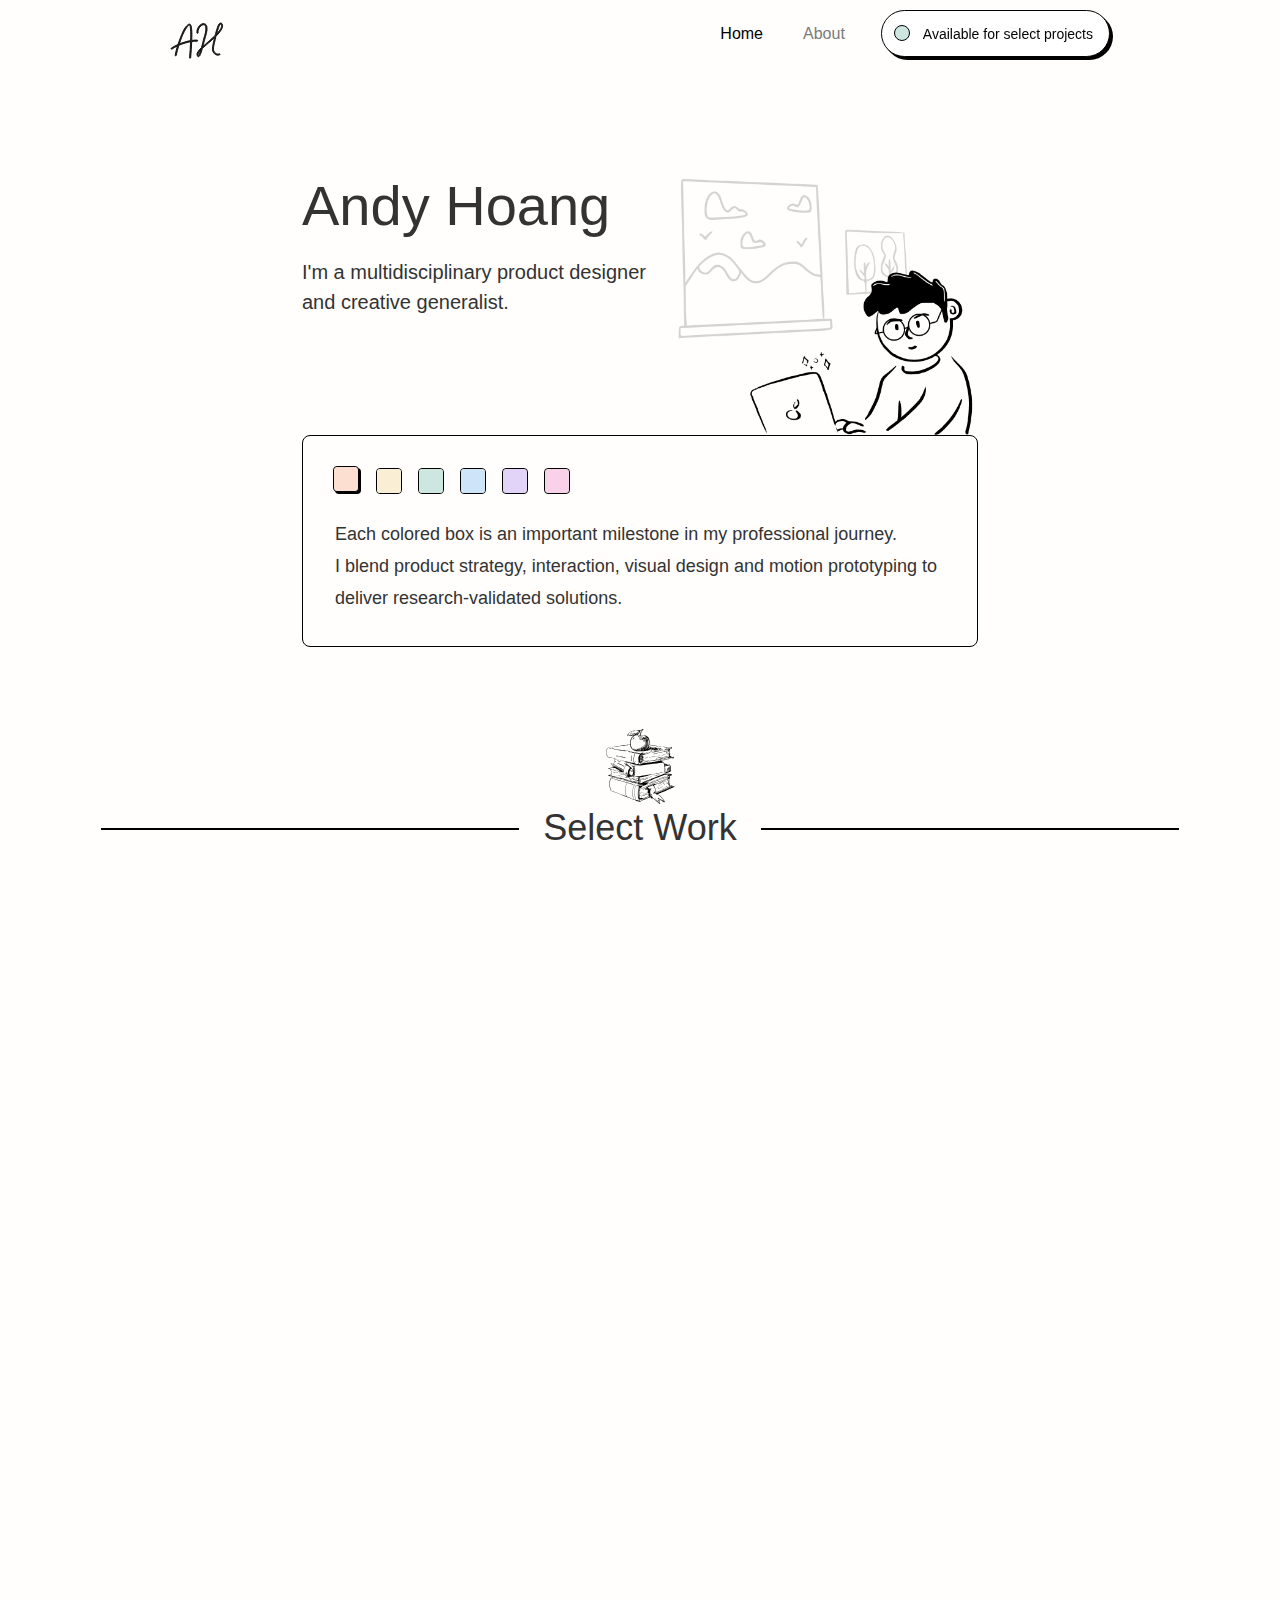
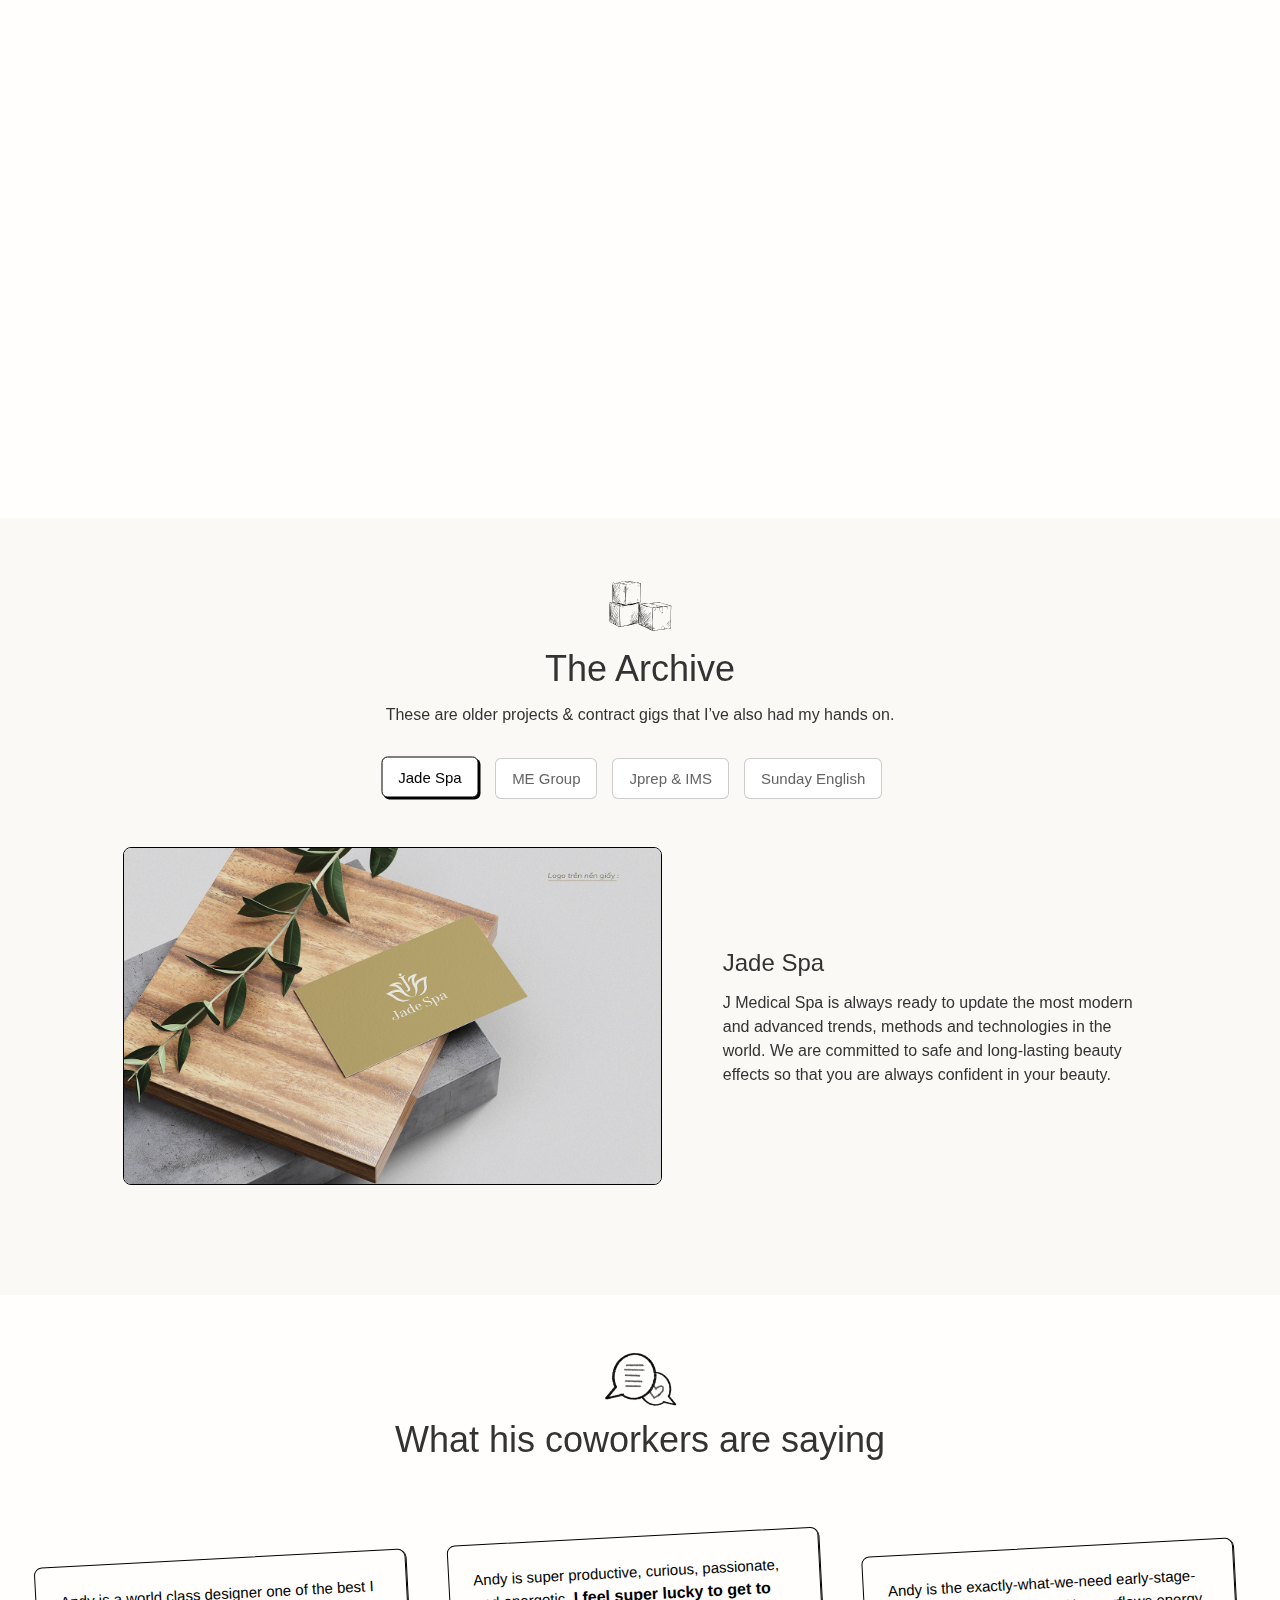
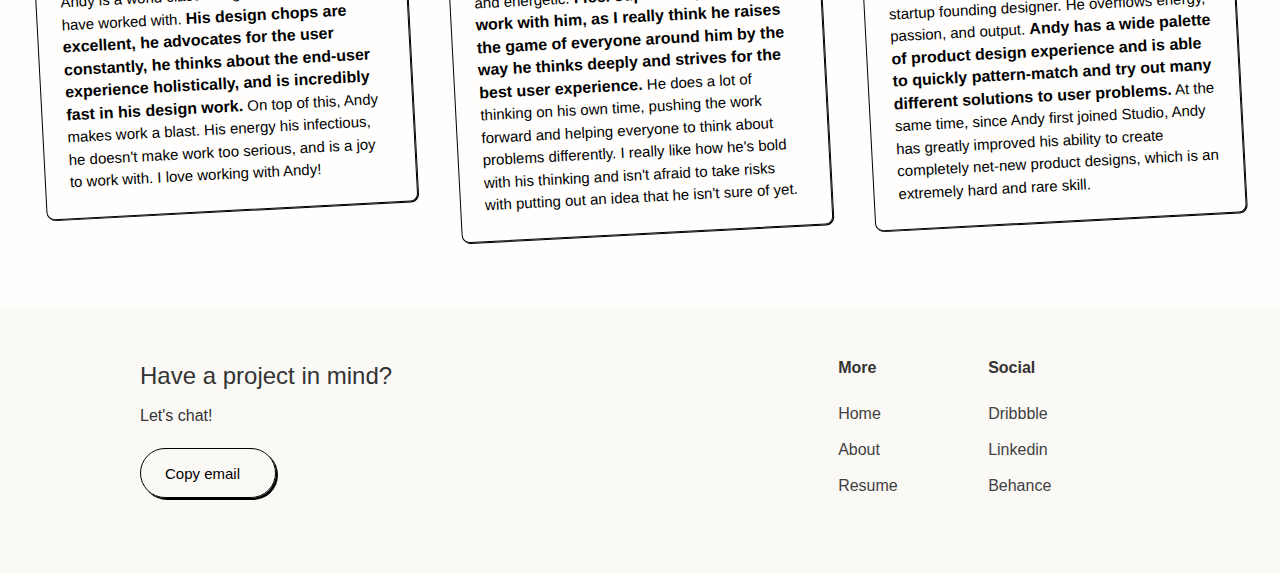
==== index.html @ 12fc25a3 "Update index.html" ====
<!DOCTYPE html>
<html>
    <head>
        <meta charset="utf-8" />
        <title>Andy Hoang's Portfolio⁤</title>
        <meta content="Andy Hoang is a multidisciplinary product designer and creative generalist living in Hanoi, Vietnam."
            name="description" />
        <meta content="./images/AndyHoang-banner.png"
            property="og:image" />
        <meta content="./images/AndyHoang-banner.png"
            property="twitter:image" />
        <meta content="width=device-width, initial-scale=1" name="viewport" />
        <link
            href="./styles.css"
            rel="stylesheet" type="text/css" />
        <script type="text/javascript">
            !(function (o, c) {
                var n = c.documentElement,
                    t = ' w-mod-';
                (n.className += t + 'js'),
                    ('ontouchstart' in o ||
                        (o.DocumentTouch && c instanceof DocumentTouch)) &&
                    (n.className += t + 'touch');
            })(window, document);
        </script>
        <style type="text/css" id="operaUserStyle">
            video {
                filter: -opera-shader(url([data-uri]));
            }

            img {
                filter: -opera-shader(url([data-uri]));
            }
        </style>
        <link href="./images/svg/logo-sm.svg"
            rel="shortcut icon" type="image/x-icon" />
        <link href="./images/logo-lg.svg"
            rel="apple-touch-icon" />
        <style>
            .sad-cursor {
                cursor: url(./images/sad_drawing_larger.png),
                    default;
            }
            .happy-cursor {
                cursor: url(./images/hearttt.png),
                    default;
            }
        </style>
        <style type="text/css"></style>
    </head>
    <body class="body-3">
        <div data-animation="default" data-collapse="tiny" data-duration="400" data-easing="ease-in-out"
            data-easing2="ease-in-out" role="banner" class="navbar w-nav">
            <div class="container w-container">
                <a href="./index.html" aria-current="page" class="w-nav-brand w--current"
                    aria-label="home"><img
                        src="./images/svg/logo.svg"
                        loading="lazy" alt="Logo" class="image" /></a>
                <nav role="navigation" class="nav-menu w-nav-menu">
                    <div class="div-block-3 w-clearfix">
                        <a href="./index.html" aria-current="page"
                            class="nav-link current w-nav-link w--current" style="max-width: 940px">Home</a><a
                            href="./about.html" class="nav-link inactive w-nav-link"
                            style="max-width: 940px">About</a><a data-clipboard-text="hoanghieu29797@gmail.com" href="#"
                            class="div-block btn-2 w-inline-block">
                            <div class="div-block-2"></div>
                            <div data-hover-text="change email" class="text-block">
                                Available for select projects
                            </div>
                            <div class="tooltip" style="
                                opacity: 0;
                                transform: translate3d(0px, -16px, 0px) scale3d(1, 1, 1)
                                rotateX(0deg) rotateY(0deg) rotateZ(0deg) skew(0deg, 0deg);
                                transform-style: preserve-3d;
                            ">
                                <div class="text-block-3">Copy Email</div>
                                <div class="div-block-4-copy"></div>
                            </div>
                        </a>
                    </div>
                </nav>
                <div class="menu-button w-nav-button" style="-webkit-user-select: text" aria-label="menu" role="button"
                    tabindex="0" aria-controls="w-nav-overlay-0" aria-haspopup="menu" aria-expanded="false">
                    <div class="text-block-2">Menu</div>
                </div>
            </div>
            <div class="w-nav-overlay" data-wf-ignore="" id="w-nav-overlay-0"></div>
        </div>
        <div class="section wf-section">
            <div class="div-block-9">
                <div class="div-block-5">
                    <div class="div-block-14">
                        <h1 class="heading">Andy Hoang</h1>
                        <h1 class="header-paragraph-copy">
                            I'm a multidisciplinary product designer and creative generalist.
                        </h1>
                    </div>
                    <img src="./images/hero-img.png"
                        loading="eager" srcset="
                        ./images/hero-img-500.png 500w,
                        ./images/hero-img-612.png 612w
            " sizes="(max-width: 479px) 90vw, (max-width: 767px) 240px, 306px" alt="Drawing of Andy at the his computer"
                        class="image-2" />
                </div>
            </div>
            <div class="div-block-7">
                <div data-current="Tab 1" data-easing="ease-in-out" data-duration-in="200" data-duration-out="100"
                    class="w-tabs">
                    <div class="tabs-menu-2 w-tab-menu" role="tablist">
                        <a data-w-tab="Tab 1" class="tab-link-tab-2-2 w-inline-block w-tab-link w--current"
                            id="w-tabs-0-data-w-tab-0" href="#w-tabs-0-data-w-pane-0" role="tab"
                            aria-controls="w-tabs-0-data-w-pane-0" aria-selected="true"><img loading="lazy"
                                src="./images/svg/orange.svg"
                                alt="Orange button" class="image-7" /></a><a data-w-tab="Tab 2"
                            class="tab-link-tab-2-2 w-inline-block w-tab-link" tabindex="-1" id="w-tabs-0-data-w-tab-1"
                            href="#w-tabs-0-data-w-pane-1" role="tab"
                            aria-controls="w-tabs-0-data-w-pane-1" aria-selected="false"><img loading="lazy"
                                src="./images/svg/yellow.svg"
                                alt="Yellow button" class="image-8" /></a><a data-w-tab="Tab 3"
                            class="tab-link-tab-2-2 w-inline-block w-tab-link" tabindex="-1" id="w-tabs-0-data-w-tab-2"
                            href="#w-tabs-0-data-w-pane-2" role="tab"
                            aria-controls="w-tabs-0-data-w-pane-2" aria-selected="false"><img loading="lazy"
                                src="./images/svg/green.svg"
                                alt="Green button" class="image-9" /></a><a data-w-tab="Tab 4"
                            class="tab-link-tab-2-2 w-inline-block w-tab-link" tabindex="-1" id="w-tabs-0-data-w-tab-3"
                            href="#w-tabs-0-data-w-pane-3" role="tab"
                            aria-controls="w-tabs-0-data-w-pane-3" aria-selected="false"><img loading="lazy"
                                src="./images/svg/blue.svg"
                                alt="Blue button" class="image-10" /></a><a data-w-tab="Tab 5"
                            class="tab-link-tab-2-2 w-inline-block w-tab-link" tabindex="-1" id="w-tabs-0-data-w-tab-4"
                            href="#w-tabs-0-data-w-pane-4" role="tab"
                            aria-controls="w-tabs-0-data-w-pane-4" aria-selected="false"><img loading="lazy"
                                src="./images/svg/purple.svg"
                                alt="Purple" class="image-11" /></a><a data-w-tab="Tab 6"
                            class="tab-link-tab-2-2 w-inline-block w-tab-link" tabindex="-1" id="w-tabs-0-data-w-tab-5"
                            href="#w-tabs-0-data-w-pane-5" role="tab"
                            aria-controls="w-tabs-0-data-w-pane-5" aria-selected="false"><img loading="lazy"
                                src="./images/svg/pink.svg"
                                alt="Pink button" class="image-12" /></a>
                    </div>
                    <div class="tabs-content-2 w-tab-content">
                        <div data-w-tab="Tab 1" class="w-tab-pane w--tab-active" id="w-tabs-0-data-w-pane-0" role="tabpanel"
                            aria-labelledby="w-tabs-0-data-w-tab-0">
                            <div class="text-block-4">
                                Each colored box is an important milestone in my professional journey.<br>
                                I blend product strategy, interaction, visual design and motion
                                prototyping to deliver research-validated solutions.
                            </div>
                        </div>
                        <div data-w-tab="Tab 2" class="w-tab-pane" id="w-tabs-0-data-w-pane-1" role="tabpanel"
                            aria-labelledby="w-tabs-0-data-w-tab-1">
                            <div class="text-block-4">
                                For every portfolio there is an untold story. I used to be terrible at drawing, I majored in natural science in high school, and I never thought I could do anything creative.
                            </div>
                        </div>
                        <div data-w-tab="Tab 3" class="w-tab-pane" id="w-tabs-0-data-w-pane-2" role="tabpanel"
                            aria-labelledby="w-tabs-0-data-w-tab-2">
                            <div class="text-block-4">
                                In fact, I wasn't planning to study design. I used to want to be an army officer and I took the entrance exam to the Military Technical Academy in 2015. And you know, I failed =))) 
                            </div>
                        </div>
                        <div data-w-tab="Tab 4" class="w-tab-pane" id="w-tabs-0-data-w-pane-3" role="tabpanel"
                            aria-labelledby="w-tabs-0-data-w-tab-3">
                            <div class="text-block-4">
                                I studied graphic design according to my mother's wish, but I only really got serious when in my sophomore year, I got a freelance project in UI/UX Design, and I thought<em class="italic-text">"Oh, I'll do it something more useful than just graphic design".</em>
                            </div>
                        </div>
                        <div data-w-tab="Tab 5" class="w-tab-pane" id="w-tabs-0-data-w-pane-4" role="tabpanel"
                            aria-labelledby="w-tabs-0-data-w-tab-4">
                            <div class="text-block-4">
                                From there on out, I spent every hour outside of the classroom learning about product design, user research and front end development. I was <em class="italic-text">obsessed.</em> That obsession has been fueling both my professional and personal pursuits, and it's turned me into the generalist I am today.
                            </div>
                        </div>
                        <div data-w-tab="Tab 6" class="w-tab-pane" id="w-tabs-0-data-w-pane-5" role="tabpanel"
                            aria-labelledby="w-tabs-0-data-w-tab-5">
                            <div class="text-block-4">
                                Below are a few highlights of my design career thus far. Ispecialize in product design, but I can take on a number of other roles related to the field of graphic design, website building... Enjoy.
                            </div>
                        </div>
                    </div>
                </div>
            </div>
        </div>
        <div class="wf-section">
            <div class="div-block-8">
                <img src="./images/book.svg"
                    loading="lazy" alt="A drawing of a stack of books, select work." class="image-3" />
                <div class="div-block-11">
                    <div class="div-block-10"></div>
                    <h1 class="heading-2">Select Work</h1>
                    <div class="div-block-10"></div>
                </div>
                <div data-w-id="95595591-6483-473b-5843-f461afe5a534" class="work-container" style="transform: translate3d(0px, 0px, 0px) scale3d(1, 1, 1) rotateX(0deg) rotateY(0deg) rotateZ(0deg) skew(0deg, 0deg); transform-style: preserve-3d; opacity: 1">
                    <div class="div-block-12">
                        <img src="./images/STH/STH1.png"
                            loading="eager" srcset="
                            ./images/STH/STH1.png   500w,
                            ./images/STH/STH1.png   800w,
                            ./images/STH/STH1.png   1080w,
                            ./images/STH/STH1.png    1164w" sizes="(max-width: 479px) 100vw, (max-width: 991px) 90vw, 538px" alt="Peer feedback" class="image-4" />
                    </div>
                    <div class="div-block-13">
                        <h3 class="heading-3">Son Thanh Holdings - Logistics projects galery</h3>
                        <div class="text-block-work">
                            A product designed to serve the purpose of digitally transforming processing steps in the Logistics industry, simplifying operations, making them faster and friendlier.
                        </div>
                        <a href="./SonThanhHolding-products.html"
                            class="case-study-button w-button">Read the case study</a>
                    </div>
                </div>

                <!-- Old projects -->
                <div class="work-container" style="
                    will-change: transform, opacity;
                    transform: translate3d(0px, 0px, 0px) scale3d(1, 1, 1) rotateX(0deg)
                        rotateY(0deg) rotateZ(0deg) skew(0deg, 0deg);
                    transform-style: preserve-3d;
                    opacity: 1;
                    ">
                    <div class="div-block-12">
                        <img src="./images/PJ1/PJ1.png"
                            loading="eager" srcset="
                            ./images/PJ1/PJ1-1.png   500w,
                            ./images/PJ1/PJ1-2.png   800w,
                            ./images/PJ1/PJ1-3.png   1080w,
                            ./images/PJ1/PJ1.png     1164w" sizes="(max-width: 479px) 100vw, (max-width: 991px) 90vw, 538px" alt="Peer feedback" class="image-4" />
                    </div>
                    <div class="div-block-13">
                        <h3 class="heading-3">Animoo pet care service - My first project</h3>
                        <div class="text-block-work">
                            In response to the increasing demand for pet care, I made this project, all information was collected from my friends - they are very animal lovers. Although it's just a personal project and hasn't been used yet, this is my favorite project.
                        </div>
                        <a href="./Animoo-Casestudy.html"
                            class="case-study-button w-button">Read the case study</a>
                    </div>
                </div>
                <div class="work-container" style="
            will-change: transform, opacity;
            transform: translate3d(0px, 0px, 0px) scale3d(1, 1, 1) rotateX(0deg)
                rotateY(0deg) rotateZ(0deg) skew(0deg, 0deg);
            transform-style: preserve-3d;
            opacity: 1;
            ">
                    <div class="div-block-12">
                        <img src="./images/PJ4/PJ4.png"
                        loading="eager" srcset="
                        ./images/PJ4/PJ4-1.png   500w,
                        ./images/PJ4/PJ4-2.png   800w,
                        ./images/PJ4/PJ4-3.png   1080w,
                        ./images/PJ4/PJ4.png     1164w" sizes="(max-width: 479px) 100vw, (max-width: 991px) 90vw, 538px" alt="Monthly plus membership" />
                    </div>
                    <div class="div-block-13">
                        <h3 class="heading-3">Hitachi Ecospace system management project</h3>
                        <div class="text-block-work">
                            I participated in editing the website interface and internal software interface of Hitachi. Most of our new modifications are approved by our customers, a small achievement that I did not expect.
                        </div>
                        <a href="https://www.figma.com/proto/howArETxjt7PmkzvCg9Igy/Ecospace---Ux%2FUi-Design?t=qT5xTnvdA7oRciZc-1"
                            class="case-study-button w-button">View Demo</a> 
                        <!-- <div class="div-block-17">
                            <div class="div-block-18">
                                <img src="./images/svg/password.svg"
                                    loading="lazy" alt="Lock icon" />
                                <div class="text-block-6">Case study coming soon</div>
                            </div>
                        </div>-->
                    </div>
                </div>
                <div class="work-container" style="
            will-change: transform, opacity;
            transform: translate3d(0px, 0px, 0px) scale3d(1, 1, 1) rotateX(0deg)
                rotateY(0deg) rotateZ(0deg) skew(0deg, 0deg);
            transform-style: preserve-3d;
            opacity: 0;
            ">
                    <div class="div-block-12">
                        <img src="./images/PJ3/PJ3.png"
                        loading="eager" srcset="
                        ./images/PJ3/PJ3-1.png   500w,
                        ./images/PJ3/PJ3-2.png   800w,
                        ./images/PJ3/PJ3-3.png   1080w,
                        ./images/PJ3/PJ3.png     1164w" sizes="(max-width: 479px) 100vw, (max-width: 930px) 90vw, (max-width: 991px) 837px, 538px"
                            alt="" />
                    </div>
                    <div class="div-block-13">
                        <h3 class="heading-3">Sonic Car Rental services</h3>
                        <div class="text-block-work">
                            This is a car-sharing project, which has been put into use by our partner Sonic automobile Co., Ltd
                        </div>
                        <a href="https://www.figma.com/proto/1QlunUIQB6MwiHMC7G8NVu/Rental-car?t=8oYFbgVnT2cFohsr-1"
                            class="case-study-button w-button">View Demo</a>
                        <!-- <div class="div-block-17">
                            <div class="div-block-18">
                                <img src="./images/svg/password.svg"
                                    loading="lazy" alt="Lock icon" />
                                <div class="text-block-6">Case study coming soon</div>
                            </div>
                        </div> -->
                    </div>
                </div>
                <div class="work-container" style="
            will-change: transform, opacity;
            transform: translate3d(0px, 0px, 0px) scale3d(1, 1, 1) rotateX(0deg)
                rotateY(0deg) rotateZ(0deg) skew(0deg, 0deg);
            transform-style: preserve-3d;
            opacity: 0;
            ">
                    <div class="div-block-12">
                        <img src="./images/PJ6/PJ6.png"
                        loading="eager" srcset="
                        ./images/PJ6/PJ6-1.png   500w,
                        ./images/PJ6/PJ6-2.png   800w,
                        ./images/PJ6/PJ6-3.png   1080w,
                        ./images/PJ6/PJ6.png     1164w" sizes="(max-width: 479px) 100vw, (max-width: 930px) 90vw, (max-width: 991px) 837px, 538px"
                            alt="monthly dot com" />
                    </div>
                    <div class="div-block-13">
                        <h3 class="heading-3">See Land real estate</h3>
                        <div class="text-block-work">
                            In this project, I have modified the interface and built a mobile app version for the product, currently the project is being completed by a team of programmers.
                        </div>
                        <a href="https://www.figma.com/proto/R4JcITrBit8NXzkgkoCxnN/TAMTHANH-WEB-(Copy)-(Copy)?page-id=179849%3A154678&node-id=179849-154679&viewport=391%2C1065%2C0.09&t=2RD8PFfBXrUaErUp-1&scaling=scale-down-width&content-scaling=fixed&starting-point-node-id=179849%3A154679&show-proto-sidebar=1"
                            class="case-study-button w-button">View Demo</a>
                        <!-- <div class="div-block-17">
                            <div class="div-block-18">
                                <img src="./images/svg/password.svg"
                                    loading="lazy" alt="Lock icon" />
                                <div class="text-block-6">Case study coming soon</div>
                            </div>
                        </div> -->
                    </div>
                </div>
                <div class="work-container" style="
            will-change: transform, opacity;
            transform: translate3d(0px, 0px, 0px) scale3d(1, 1, 1) rotateX(0deg)
                rotateY(0deg) rotateZ(0deg) skew(0deg, 0deg);
            transform-style: preserve-3d;
            opacity: 0;
            ">
                    <div class="div-block-12">
                        <img src="./images/svg/me.png"
                        loading="eager" srcset="
                        ./images/svg/me.png   500w,
                        ./images/svg/me.png   800w,
                        ./images/svg/me.png   1080w,
                        ./images/svg/me.pngg     1164w" sizes="(max-width: 479px) 100vw, (max-width: 930px) 90vw, (max-width: 991px) 837px, 538px"
                            alt="monthly dot com" />
                    </div>
                    <div class="div-block-13">
                        <h3 class="heading-3">ME Group</h3>
                        <div class="text-block-work">
                            I redesigned the interface of the software, now the product has been put into use by Cadena Vietnam.
                        </div>
                        <!-- <a href="./index.htmlmonthly-com"
                            class="case-study-button w-button">Read the case study</a> -->
                        <div class="div-block-17">
                            <div class="div-block-18">
                                <img src="./images/svg/password.svg"
                                    loading="lazy" alt="Lock icon" />
                                <div class="text-block-6">Case study coming soon</div>
                            </div>
                        </div>
                    </div>
                </div>
                <div class="work-container" style="
            will-change: transform, opacity;
            transform: translate3d(0px, 0px, 0px) scale3d(1, 1, 1) rotateX(0deg)
                rotateY(0deg) rotateZ(0deg) skew(0deg, 0deg);
            transform-style: preserve-3d;
            opacity: 0;
            ">
                    <div class="div-block-12">
                        <img src="./images/PJ8/PJ8.png"
                        loading="eager" srcset="
                        ./images/PJ8/PJ8-1.png   500w,
                        ./images/PJ8/PJ8-2.png   800w,
                        ./images/PJ8/PJ8-3.png   1080w,
                        ./images/PJ8/PJ8.png     1164w" sizes="(max-width: 479px) 100vw, (max-width: 991px) 90vw, 538px" alt="Challenges" class="image-4" />
                    </div>
                    <div class="div-block-13">
                        <h3 class="heading-3">MACROMAN</h3>
                        <div class="text-block-work">
                            The project of redesigning the MACROMAN software interface, an RPA product, helps people who do not know how to program also create their own software by dragging and dropping, importing the code available in the library.
                        </div>
                        <div class="div-block-17">
                            <div class="div-block-18">
                                <img src="./images/svg/password.svg"
                                    loading="lazy" alt="Lock icon" />
                                <div class="text-block-6">Case study coming soon</div>
                            </div>
                        </div>
                    </div>
                </div>
            </div>
        </div>
        <div class="section-3 wf-section">
            <div data-w-id="d427d4ab-4cc9-c9a8-2fec-7acce26b4b96" class="div-block-19"
                style="will-change: transform, opacity; transform: translate3d(0px, 0px, 0px) scale3d(1, 1, 1) rotateX(0deg) rotateY(0deg) rotateZ(0deg) skew(0deg, 0deg); transform-style: preserve-3d; opacity: 1;">
                <img src="./images/svg/archive.svg"
                    loading="lazy" alt="Archive illustration, a stack of boxes" class="image-6">
                <h1 class="heading-2">The Archive</h1>
                <div class="text-block-7">These are older projects &amp; contract gigs that I’ve also had my hands on.</div>
            </div>
            <div data-w-id="bbe2f19c-867a-269d-33f9-44f8f10c6c8a" data-current="Tab 1" data-easing="ease" data-duration-in="300"
                data-duration-out="100" class="tabs w-tabs"
                style="will-change: transform, opacity; transform: translate3d(0px, 0px, 0px) scale3d(1, 1, 1) rotateX(0deg) rotateY(0deg) rotateZ(0deg) skew(0deg, 0deg); transform-style: preserve-3d; opacity: 1;">
                <div class="tabs-menu w-tab-menu" role="tablist"><a data-w-tab="Tab 1"
                        class="tab-link-tab-2 w-inline-block w-tab-link w--current" id="w-tabs-1-data-w-tab-0"
                        href="#w-tabs-1-data-w-pane-0"
                        role="tab" aria-controls="w-tabs-1-data-w-pane-0" aria-selected="true">
                        <div>Jade Spa</div>
                    </a><a data-w-tab="Tab 2" class="tab-link-tab-2 w-inline-block w-tab-link" tabindex="-1"
                        id="w-tabs-1-data-w-tab-1"
                        href="#w-tabs-1-data-w-pane-1"
                        role="tab" aria-controls="w-tabs-1-data-w-pane-1" aria-selected="false">
                        <div class="text-block-9">ME Group</div>
                    </a><a data-w-tab="Tab 3" class="tab-link-tab-2 w-inline-block w-tab-link" tabindex="-1"
                        id="w-tabs-1-data-w-tab-2"
                        href="#w-tabs-1-data-w-pane-2"
                        role="tab" aria-controls="w-tabs-1-data-w-pane-2" aria-selected="false">
                        <div>Jprep & IMS</div>
                    </a><a data-w-tab="Tab 4" class="tab-link-tab-2 w-inline-block w-tab-link" tabindex="-1"
                        id="w-tabs-1-data-w-tab-3"
                        href="#w-tabs-1-data-w-pane-3"
                        role="tab" aria-controls="w-tabs-1-data-w-pane-3" aria-selected="false">
                        <div>Sunday English</div>
                    </a></div>
                <div class="tabs-content-copy w-tab-content">
                    <div data-w-tab="Tab 1" class="w-tab-pane w--tab-active" id="w-tabs-1-data-w-pane-0" role="tabpanel"
                        aria-labelledby="w-tabs-1-data-w-tab-0">
                        <div class="div-block-20">
                            <div class="archive-work-copy">
                                <div class="archive-work-image"><img
                                        srcset="./images/JadeSpaLogo/logo-JadeSpa.jpg 500w, ./images/JadeSpaLogo/logo-JadeSpa.jpg 800w, ./images/JadeSpaLogo/logo-JadeSpa.jpg 839w"
                                        sizes="(max-width: 932px) 90vw, (max-width: 991px) 839px, 50vw"
                                        src="./images/JadeSpaLogo/logo-JadeSpa.jpg"
                                        loading="eager" alt="Jade Spa Logo"></div>
                                <div class="archive-work-text">
                                    <h3 class="heading-3">Jade Spa</h3>
                                    <div class="text-block-work">J Medical Spa is always ready to update the most modern and advanced trends, methods and technologies in the world. We are committed to safe and long-lasting beauty effects so that you are always confident in your beauty.</div>
                                </div>
                            </div>
                        </div>
                    </div>
                    <div data-w-tab="Tab 2" class="w-tab-pane" id="w-tabs-1-data-w-pane-1" role="tabpanel"
                        aria-labelledby="w-tabs-1-data-w-tab-1">
                        <div class="div-block-20">
                            <div class="archive-work-copy">
                                <div class="archive-work-image"><img
                                    srcset="./images/me.png 500w, ./images/me.png 839w"
                                    sizes="(max-width: 932px) 90vw, (max-width: 991px) 839px, 50vw"
                                    src="./images/me.png"
                                    loading="eager" alt="Regal"></div>
                                <div class="archive-work-text">
                                <h3 class="heading-3">Me Group</h3>
                                <div class="text-block-work">
                                    I redesigned the interface of the software, now the product has been put into use by Cadena Vietnam.
                                    </div>
                                </div>
                            </div>
                        </div>
                    </div>
                    <div data-w-tab="Tab 3" class="w-tab-pane" id="w-tabs-1-data-w-pane-2" role="tabpanel"
                        aria-labelledby="w-tabs-1-data-w-tab-2">
                        <div class="div-block-20">
                            <div class="archive-work-copy">
                                <div class="archive-work-image"><img
                                        srcset="./images/PJ5/PJ5-1.png 500w, ./images/PJ5/PJ5-2.png 839w"
                                        sizes="(max-width: 932px) 90vw, (max-width: 991px) 839px, 50vw"
                                        src="./images/PJ5/PJ5.png"
                                        loading="eager" alt="Alliant"></div>
                                <div class="archive-work-text">
                                    <h3 class="heading-3">Jprep & IMS</h3>
                                    <div class="text-block-work">Jprep is a webstie providing management services for English test preparation schools for elementary, middle and high school students, selling Japanese English teaching materials. IMS is a timekeeping & payroll system for teachers.</div>
                                </div>
                            </div>
                        </div>
                    </div>
                    <div data-w-tab="Tab 4" class="w-tab-pane" id="w-tabs-1-data-w-pane-3" role="tabpanel"
                        aria-labelledby="w-tabs-1-data-w-tab-3">
                        <div class="div-block-20">
                            <div class="archive-work-copy">
                                <div class="archive-work-image"><img
                                    srcset="./images/PJ2/PJ2-1.png 500w, ./images/PJ2/PJ2-2.png 839w"
                                    sizes="(max-width: 932px) 90vw, (max-width: 991px) 839px, 50vw"
                                    src="./images/PJ2/PJ2.png"
                                    loading="eager" alt="Stream"></div>
                                <div class="archive-work-text">
                                    <h3 class="heading-3">Sunday English</h3>
                                    <div class="text-block-work">Sunday English - learning mobile application that offers outstanding features combined with technologies to help solve the difficulties of students, parents and teachers. Teachers are fully supported in the process of teaching at school, teaching has never been so easy. Parents through Sunday English can also accompany their children's English learning and easily manage and receive learning reports.</div>
                                </div>
                            </div>
                        </div>
                    </div>
                </div>
            </div>
        </div>
        <div>
            <div data-w-id="042019da-9616-70c9-65e4-399d6712376a" class="div-block-19" style="will-change: transform, opacity; transform: translate3d(0px, 0px, 0px) scale3d(1, 1, 1) rotateX(0deg) rotateY(0deg) rotateZ(0deg) skew(0deg, 0deg); transform-style: preserve-3d; opacity: 1;">
                <img src="./images/svg/feedback_illo.png" loading="lazy" alt="Illustration of two chat bubbles" class="image-6">
                <h1 class="heading-2">What his coworkers are saying</h1>
            </div>
            <div class="div-block-41-copy">
                <div class="case-study-feedback-research happy-cursor">
                    <div class="case-study-feedback-research-body">
                        Andy is a world class designer one of the best I have worked with.
                        <span class="text-span-2">
                            His design chops are excellent, he advocates for the user
                            constantly, he thinks about the end-user experience holistically,
                            and is incredibly fast in his design work.</span>
                            On top of this, Andy makes work a blast. His energy his infectious,
                            he doesn't make work too serious, and is a joy to work with. I love
                            working with Andy!
                    </div>
                </div>
                <div class="case-study-feedback-research happy-cursor">
                    <div class="case-study-feedback-research-body">
                        Andy is super productive, curious, passionate, and energetic.
                        <span class="text-span">I feel super lucky to get to work with him, as I really think he
                            raises the game of everyone around him by the way he thinks deeply
                            and strives for the best user experience.</span>
                            He does a lot of thinking on his own time, pushing the work forward
                            and helping everyone to think about problems differently. I really
                            like how he's bold with his thinking and isn't afraid to take risks
                            with putting out an idea that he isn't sure of yet.
                    </div>
                </div>
                <div class="case-study-feedback-research happy-cursor">
                    <div class="case-study-feedback-research-body">
                        Andy is the exactly-what-we-need early-stage-startup founding
                        designer. He overflows energy, passion, and output.
                        <span class="text-span-3">
                            Andy has a wide palette of product design experience and is able
                            to quickly pattern-match and try out many different solutions to
                            user problems.</span>
                        At the same time, since Andy first joined Studio, Andy has greatly
                        improved his ability to create completely net-new product designs,
                        which is an extremely hard and rare skill.
                    </div>
                </div>
            </div>
        </div>
        <div class="footer-copy wf-section">
            <div class="div-block-21-copy">
                <div class="div-block-22">
                    <h3 class="heading-3">Have a project in mind?</h3>
                    <div class="text-block-work">Let's chat!</div>
                    <a data-clipboard-text="hoanghieu29797@gmail.com" href="#" class="btn w-inline-block"><img
                            src="./images/svg/copy_24px.svg"
                            loading="lazy" alt="Copy email icon" />
                        <div class="text-block-8">Copy email</div>
                    </a>
                </div>
                <div class="div-block-24">
                    <div class="div-block-25">
                        <div class="footer-text-header">More</div>
                        <div class="footer-link-container">
                            <a href="./index.html" aria-current="page"
                                class="footer-link w--current">Home</a><a
                                href="./about.html" class="footer-link">About</a><a
                                href="https://drive.google.com/file/d/1vLgnp8ViKFjAlQdbNJBEASW5zWCVxyCK/view?usp=sharing" target="_blank"
                                class="footer-link">Resume</a>
                        </div>
                    </div>
                    <div class="div-block-25">
                        <div class="footer-text-header">Social</div>
                        <div class="footer-link-container">
                            <a href="https://dribbble.com/Junn_Andy" target="_blank"
                                class="footer-link">Dribbble</a>
                            <a href="https://www.linkedin.com/in/AndyHoangDs"
                                target="_blank" class="footer-link">Linkedin</a>
                            <a href="https://www.behance.net/hoanghieu297"
                                target="_blank"
                                class="footer-link"
                                >Behance</a>
                        </div>
                    </div>
                </div>
            </div>
            <div class="div-block-47">
                <img src="./images/mushrooms.png"
                    loading="lazy" alt="Little mushrooms" class="image-19" />
            </div>
        </div>
        <script src="./scripts/jquery-3.5.1.min.dc5e7f18c8.js" type="text/javascript" integrity="" crossorigin="anonymous"></script>
        <script src="./scripts/webflow.5efab5947.js" type="text/javascript"></script>
        <!--[if lte IE 9
        ]><script src="//cdnjs.cloudflare.com/ajax/libs/placeholders/3.0.2/placeholders.min.js"></script><!
    [endif]-->
        <!-- Copy to Clipboard  -->
        <script>
            var Webflow = Webflow || [];
            Webflow.push(function () {
                $.getScript(
                    'https://cdnjs.cloudflare.com/ajax/libs/clipboard.js/1.7.1/clipboard.min.js',
                    function () {
                        new Clipboard('.btn');
                        new Clipboard('.btn-2');
                    }
                );
            });
        </script>
    </body>
</html>
---- styles.css ----
/* Generated on: Sun Nov 06 2022 20:21:51 GMT+0000 (Coordinated Universal Time) */
/* ==========================================================================
   normalize.css v3.0.3 | MIT License | github.com/necolas/normalize.css 
   ========================================================================== */
/*! normalize.css v3.0.3 | MIT License | github.com/necolas/normalize.css */html{font-family:sans-serif;-ms-text-size-adjust:100%;-webkit-text-size-adjust:100%}body{margin:0}article,aside,details,figcaption,figure,footer,header,hgroup,main,menu,nav,section,summary{display:block}audio,canvas,progress,video{display:inline-block;vertical-align:baseline}audio:not([controls]){display:none;height:0}[hidden],template{display:none}a{background-color:transparent}a:active,a:hover{outline:0}abbr[title]{border-bottom:1px dotted}b,strong{font-weight:bold}dfn{font-style:italic}h1{font-size:2em;margin:.67em 0}mark{background:#ff0;color:#000}small{font-size:80%}sub,sup{font-size:75%;line-height:0;position:relative;vertical-align:baseline}sup{top:-0.5em}sub{bottom:-0.25em}img{border:0}svg:not(:root){overflow:hidden}figure{margin:1em 40px}hr{box-sizing:content-box;height:0}pre{overflow:auto}code,kbd,pre,samp{font-family:monospace, monospace;font-size:1em}button,input,optgroup,select,textarea{color:inherit;font:inherit;margin:0}button{overflow:visible}button,select{text-transform:none}button,html input[type="button"],input[type="reset"]{-webkit-appearance:button;cursor:pointer}button[disabled],html input[disabled]{cursor:default}button::-moz-focus-inner,input::-moz-focus-inner{border:0;padding:0}input{line-height:normal}input[type='checkbox'],input[type='radio']{box-sizing:border-box;padding:0}input[type='number']::-webkit-inner-spin-button,input[type='number']::-webkit-outer-spin-button{height:auto}input[type='search']{-webkit-appearance:none}input[type='search']::-webkit-search-cancel-button,input[type='search']::-webkit-search-decoration{-webkit-appearance:none}fieldset{border:1px solid #c0c0c0;margin:0 2px;padding:.35em .625em .75em}legend{border:0;padding:0}textarea{overflow:auto}optgroup{font-weight:bold}table{border-collapse:collapse;border-spacing:0}td,th{padding:0}

/* ==========================================================================
   Start of base Webflow CSS - If you're looking for some ultra-clean CSS, skip the boilerplate and see the unminified code below.
   ========================================================================== */
   @font-face{font-family:'webflow-icons';src:url("[data-uri]") format('truetype');font-weight:normal;font-style:normal}[class^="w-icon-"],[class*=" w-icon-"]{font-family:'webflow-icons' !important;speak:none;font-style:normal;font-weight:normal;font-variant:normal;text-transform:none;line-height:1;-webkit-font-smoothing:antialiased;-moz-osx-font-smoothing:grayscale}.w-icon-slider-right:before{content:"\e600"}.w-icon-slider-left:before{content:"\e601"}.w-icon-nav-menu:before{content:"\e602"}.w-icon-arrow-down:before,.w-icon-dropdown-toggle:before{content:"\e603"}.w-icon-file-upload-remove:before{content:"\e900"}.w-icon-file-upload-icon:before{content:"\e903"}*{-webkit-box-sizing:border-box;-moz-box-sizing:border-box;box-sizing:border-box}html{height:100%}body{margin:0;min-height:100%;background-color:#fff;font-family:Arial,sans-serif;font-size:14px;line-height:20px;color:#333}img{max-width:100%;vertical-align:middle;display:inline-block}html.w-mod-touch *{background-attachment:scroll !important}.w-block{display:block}.w-inline-block{max-width:100%;display:inline-block}.w-clearfix:before,.w-clearfix:after{content:" ";display:table;grid-column-start:1;grid-row-start:1;grid-column-end:2;grid-row-end:2}.w-clearfix:after{clear:both}.w-hidden{display:none}.w-button{display:inline-block;padding:9px 15px;background-color:#3898EC;color:white;border:0;line-height:inherit;text-decoration:none;cursor:pointer;border-radius:0}input.w-button{-webkit-appearance:button}html[data-w-dynpage] [data-w-cloak]{color:transparent !important}.w-webflow-badge,.w-webflow-badge *{position:static;left:auto;top:auto;right:auto;bottom:auto;z-index:auto;display:block;visibility:visible;overflow:visible;overflow-x:visible;overflow-y:visible;box-sizing:border-box;width:auto;height:auto;max-height:none;max-width:none;min-height:0;min-width:0;margin:0;padding:0;float:none;clear:none;border:0 none transparent;border-radius:0;background:none;background-image:none;background-position:0% 0%;background-size:auto auto;background-repeat:repeat;background-origin:padding-box;background-clip:border-box;background-attachment:scroll;background-color:transparent;box-shadow:none;opacity:1;transform:none;transition:none;direction:ltr;font-family:inherit;font-weight:inherit;color:inherit;font-size:inherit;line-height:inherit;font-style:inherit;font-variant:inherit;text-align:inherit;letter-spacing:inherit;text-decoration:inherit;text-indent:0;text-transform:inherit;list-style-type:disc;text-shadow:none;font-smoothing:auto;vertical-align:baseline;cursor:inherit;white-space:inherit;word-break:normal;word-spacing:normal;word-wrap:normal}.w-webflow-badge{position:fixed !important;display:inline-block !important;visibility:visible !important;z-index:2147483647 !important;top:auto !important;right:12px !important;bottom:12px !important;left:auto !important;color:#AAADB0 !important;background-color:#fff !important;border-radius:3px !important;padding:6px 8px 6px 6px !important;font-size:12px !important;opacity:1 !important;line-height:14px !important;text-decoration:none !important;transform:none !important;margin:0 !important;width:auto !important;height:auto !important;overflow:visible !important;white-space:nowrap;box-shadow:0 0 0 1px rgba(0,0,0,0.1),0 1px 3px rgba(0,0,0,0.1);cursor:pointer}.w-webflow-badge>img{display:inline-block !important;visibility:visible !important;opacity:1 !important;vertical-align:middle !important}h1,h2,h3,h4,h5,h6{font-weight:bold;margin-bottom:10px}h1{font-size:38px;line-height:44px;margin-top:20px}h2{font-size:32px;line-height:36px;margin-top:20px}h3{font-size:24px;line-height:30px;margin-top:20px}h4{font-size:18px;line-height:24px;margin-top:10px}h5{font-size:14px;line-height:20px;margin-top:10px}h6{font-size:12px;line-height:18px;margin-top:10px}p{margin-top:0;margin-bottom:10px}blockquote{margin:0 0 10px 0;padding:10px 20px;border-left:5px solid #E2E2E2;font-size:18px;line-height:22px}figure{margin:0;margin-bottom:10px}figcaption{margin-top:5px;text-align:center}ul,ol{margin-top:0px;margin-bottom:10px;padding-left:40px}.w-list-unstyled{padding-left:0;list-style:none}.w-embed:before,.w-embed:after{content:" ";display:table;grid-column-start:1;grid-row-start:1;grid-column-end:2;grid-row-end:2}.w-embed:after{clear:both}.w-video{width:100%;position:relative;padding:0}.w-video iframe,.w-video object,.w-video embed{position:absolute;top:0;left:0;width:100%;height:100%;border:none}fieldset{padding:0;margin:0;border:0}button,[type='button'],[type='reset']{border:0;cursor:pointer;-webkit-appearance:button}.w-form{margin:0 0 15px}.w-form-done{display:none;padding:20px;text-align:center;background-color:#dddddd}.w-form-fail{display:none;margin-top:10px;padding:10px;background-color:#ffdede}label{display:block;margin-bottom:5px;font-weight:bold}.w-input,.w-select{display:block;width:100%;height:38px;padding:8px 12px;margin-bottom:10px;font-size:14px;line-height:1.42857143;color:#333333;vertical-align:middle;background-color:#ffffff;border:1px solid #cccccc}.w-input:-moz-placeholder,.w-select:-moz-placeholder{color:#999}.w-input::-moz-placeholder,.w-select::-moz-placeholder{color:#999;opacity:1}.w-input:-ms-input-placeholder,.w-select:-ms-input-placeholder{color:#999}.w-input::-webkit-input-placeholder,.w-select::-webkit-input-placeholder{color:#999}.w-input:focus,.w-select:focus{border-color:#3898EC;outline:0}.w-input[disabled],.w-select[disabled],.w-input[readonly],.w-select[readonly],fieldset[disabled] .w-input,fieldset[disabled] .w-select{cursor:not-allowed}.w-input[disabled]:not(.w-input-disabled),.w-select[disabled]:not(.w-input-disabled),.w-input[readonly],.w-select[readonly],fieldset[disabled]:not(.w-input-disabled) .w-input,fieldset[disabled]:not(.w-input-disabled) .w-select{background-color:#eeeeee}textarea.w-input,textarea.w-select{height:auto}.w-select{background-color:#f3f3f3}.w-select[multiple]{height:auto}.w-form-label{display:inline-block;cursor:pointer;font-weight:normal;margin-bottom:0px}.w-radio{display:block;margin-bottom:5px;padding-left:20px}.w-radio:before,.w-radio:after{content:" ";display:table;grid-column-start:1;grid-row-start:1;grid-column-end:2;grid-row-end:2}.w-radio:after{clear:both}.w-radio-input{margin:4px 0 0;margin-top:1px \9;line-height:normal;float:left;margin-left:-20px}.w-radio-input{margin-top:3px}.w-file-upload{display:block;margin-bottom:10px}.w-file-upload-input{width:.1px;height:.1px;opacity:0;overflow:hidden;position:absolute;z-index:-100}.w-file-upload-default,.w-file-upload-uploading,.w-file-upload-success{display:inline-block;color:#333333}.w-file-upload-error{display:block;margin-top:10px}.w-file-upload-default.w-hidden,.w-file-upload-uploading.w-hidden,.w-file-upload-error.w-hidden,.w-file-upload-success.w-hidden{display:none}.w-file-upload-uploading-btn{display:flex;font-size:14px;font-weight:normal;cursor:pointer;margin:0;padding:8px 12px;border:1px solid #cccccc;background-color:#fafafa}.w-file-upload-file{display:flex;flex-grow:1;justify-content:space-between;margin:0;padding:8px 9px 8px 11px;border:1px solid #cccccc;background-color:#fafafa}.w-file-upload-file-name{font-size:14px;font-weight:normal;display:block}.w-file-remove-link{margin-top:3px;margin-left:10px;width:auto;height:auto;padding:3px;display:block;cursor:pointer}.w-icon-file-upload-remove{margin:auto;font-size:10px}.w-file-upload-error-msg{display:inline-block;color:#ea384c;padding:2px 0}.w-file-upload-info{display:inline-block;line-height:38px;padding:0 12px}.w-file-upload-label{display:inline-block;font-size:14px;font-weight:normal;cursor:pointer;margin:0;padding:8px 12px;border:1px solid #cccccc;background-color:#fafafa}.w-icon-file-upload-icon,.w-icon-file-upload-uploading{display:inline-block;margin-right:8px;width:20px}.w-icon-file-upload-uploading{height:20px}.w-container{margin-left:auto;margin-right:auto;max-width:940px}.w-container:before,.w-container:after{content:" ";display:table;grid-column-start:1;grid-row-start:1;grid-column-end:2;grid-row-end:2}.w-container:after{clear:both}.w-container .w-row{margin-left:-10px;margin-right:-10px}.w-row:before,.w-row:after{content:" ";display:table;grid-column-start:1;grid-row-start:1;grid-column-end:2;grid-row-end:2}.w-row:after{clear:both}.w-row .w-row{margin-left:0;margin-right:0}.w-col{position:relative;float:left;width:100%;min-height:1px;padding-left:10px;padding-right:10px}.w-col .w-col{padding-left:0;padding-right:0}.w-col-1{width:8.33333333%}.w-col-2{width:16.66666667%}.w-col-3{width:25%}.w-col-4{width:33.33333333%}.w-col-5{width:41.66666667%}.w-col-6{width:50%}.w-col-7{width:58.33333333%}.w-col-8{width:66.66666667%}.w-col-9{width:75%}.w-col-10{width:83.33333333%}.w-col-11{width:91.66666667%}.w-col-12{width:100%}.w-hidden-main{display:none !important}@media screen and (max-width:991px){.w-container{max-width:728px}.w-hidden-main{display:inherit !important}.w-hidden-medium{display:none !important}.w-col-medium-1{width:8.33333333%}.w-col-medium-2{width:16.66666667%}.w-col-medium-3{width:25%}.w-col-medium-4{width:33.33333333%}.w-col-medium-5{width:41.66666667%}.w-col-medium-6{width:50%}.w-col-medium-7{width:58.33333333%}.w-col-medium-8{width:66.66666667%}.w-col-medium-9{width:75%}.w-col-medium-10{width:83.33333333%}.w-col-medium-11{width:91.66666667%}.w-col-medium-12{width:100%}.w-col-stack{width:100%;left:auto;right:auto}}@media screen and (max-width:767px){.w-hidden-main{display:inherit !important}.w-hidden-medium{display:inherit !important}.w-hidden-small{display:none !important}.w-row,.w-container .w-row{margin-left:0;margin-right:0}.w-col{width:100%;left:auto;right:auto}.w-col-small-1{width:8.33333333%}.w-col-small-2{width:16.66666667%}.w-col-small-3{width:25%}.w-col-small-4{width:33.33333333%}.w-col-small-5{width:41.66666667%}.w-col-small-6{width:50%}.w-col-small-7{width:58.33333333%}.w-col-small-8{width:66.66666667%}.w-col-small-9{width:75%}.w-col-small-10{width:83.33333333%}.w-col-small-11{width:91.66666667%}.w-col-small-12{width:100%}}@media screen and (max-width:479px){.w-container{max-width:none}.w-hidden-main{display:inherit !important}.w-hidden-medium{display:inherit !important}.w-hidden-small{display:inherit !important}.w-hidden-tiny{display:none !important}.w-col{width:100%}.w-col-tiny-1{width:8.33333333%}.w-col-tiny-2{width:16.66666667%}.w-col-tiny-3{width:25%}.w-col-tiny-4{width:33.33333333%}.w-col-tiny-5{width:41.66666667%}.w-col-tiny-6{width:50%}.w-col-tiny-7{width:58.33333333%}.w-col-tiny-8{width:66.66666667%}.w-col-tiny-9{width:75%}.w-col-tiny-10{width:83.33333333%}.w-col-tiny-11{width:91.66666667%}.w-col-tiny-12{width:100%}}.w-widget{position:relative}.w-widget-map{width:100%;height:400px}.w-widget-map label{width:auto;display:inline}.w-widget-map img{max-width:inherit}.w-widget-map .gm-style-iw{text-align:center}.w-widget-map .gm-style-iw>button{display:none !important}.w-widget-twitter{overflow:hidden}.w-widget-twitter-count-shim{display:inline-block;vertical-align:top;position:relative;width:28px;height:20px;text-align:center;background:white;border:#758696 solid 1px;border-radius:3px}.w-widget-twitter-count-shim *{pointer-events:none;-webkit-user-select:none;-moz-user-select:none;-ms-user-select:none;user-select:none}.w-widget-twitter-count-shim .w-widget-twitter-count-inner{position:relative;font-size:15px;line-height:12px;text-align:center;color:#999;font-family:serif}.w-widget-twitter-count-shim .w-widget-twitter-count-clear{position:relative;display:block}.w-widget-twitter-count-shim.w--large{width:36px;height:28px}.w-widget-twitter-count-shim.w--large .w-widget-twitter-count-inner{font-size:18px;line-height:18px}.w-widget-twitter-count-shim:not(.w--vertical){margin-left:5px;margin-right:8px}.w-widget-twitter-count-shim:not(.w--vertical).w--large{margin-left:6px}.w-widget-twitter-count-shim:not(.w--vertical):before,.w-widget-twitter-count-shim:not(.w--vertical):after{top:50%;left:0;border:solid transparent;content:' ';height:0;width:0;position:absolute;pointer-events:none}.w-widget-twitter-count-shim:not(.w--vertical):before{border-color:rgba(117,134,150,0);border-right-color:#5d6c7b;border-width:4px;margin-left:-9px;margin-top:-4px}.w-widget-twitter-count-shim:not(.w--vertical).w--large:before{border-width:5px;margin-left:-10px;margin-top:-5px}.w-widget-twitter-count-shim:not(.w--vertical):after{border-color:rgba(255,255,255,0);border-right-color:white;border-width:4px;margin-left:-8px;margin-top:-4px}.w-widget-twitter-count-shim:not(.w--vertical).w--large:after{border-width:5px;margin-left:-9px;margin-top:-5px}.w-widget-twitter-count-shim.w--vertical{width:61px;height:33px;margin-bottom:8px}.w-widget-twitter-count-shim.w--vertical:before,.w-widget-twitter-count-shim.w--vertical:after{top:100%;left:50%;border:solid transparent;content:' ';height:0;width:0;position:absolute;pointer-events:none}.w-widget-twitter-count-shim.w--vertical:before{border-color:rgba(117,134,150,0);border-top-color:#5d6c7b;border-width:5px;margin-left:-5px}.w-widget-twitter-count-shim.w--vertical:after{border-color:rgba(255,255,255,0);border-top-color:white;border-width:4px;margin-left:-4px}.w-widget-twitter-count-shim.w--vertical .w-widget-twitter-count-inner{font-size:18px;line-height:22px}.w-widget-twitter-count-shim.w--vertical.w--large{width:76px}.w-background-video{position:relative;overflow:hidden;height:500px;color:white}.w-background-video>video{background-size:cover;background-position:50% 50%;position:absolute;margin:auto;width:100%;height:100%;right:-100%;bottom:-100%;top:-100%;left:-100%;object-fit:cover;z-index:-100}.w-background-video>video::-webkit-media-controls-start-playback-button{display:none !important;-webkit-appearance:none}.w-background-video--control{position:absolute;bottom:1em;right:1em;background-color:transparent;padding:0}.w-background-video--control>[hidden]{display:none !important}.w-slider{position:relative;height:300px;text-align:center;background:#dddddd;clear:both;-webkit-tap-highlight-color:rgba(0,0,0,0);tap-highlight-color:rgba(0,0,0,0)}.w-slider-mask{position:relative;display:block;overflow:hidden;z-index:1;left:0;right:0;height:100%;white-space:nowrap}.w-slide{position:relative;display:inline-block;vertical-align:top;width:100%;height:100%;white-space:normal;text-align:left}.w-slider-nav{position:absolute;z-index:2;top:auto;right:0;bottom:0;left:0;margin:auto;padding-top:10px;height:40px;text-align:center;-webkit-tap-highlight-color:rgba(0,0,0,0);tap-highlight-color:rgba(0,0,0,0)}.w-slider-nav.w-round>div{border-radius:100%}.w-slider-nav.w-num>div{width:auto;height:auto;padding:.2em .5em;font-size:inherit;line-height:inherit}.w-slider-nav.w-shadow>div{box-shadow:0 0 3px rgba(51,51,51,0.4)}.w-slider-nav-invert{color:#fff}.w-slider-nav-invert>div{background-color:rgba(34,34,34,0.4)}.w-slider-nav-invert>div.w-active{background-color:#222}.w-slider-dot{position:relative;display:inline-block;width:1em;height:1em;background-color:rgba(255,255,255,0.4);cursor:pointer;margin:0 3px .5em;transition:background-color 100ms,color 100ms}.w-slider-dot.w-active{background-color:#fff}.w-slider-dot:focus{outline:none;box-shadow:0 0 0 2px #fff}.w-slider-dot:focus.w-active{box-shadow:none}.w-slider-arrow-left,.w-slider-arrow-right{position:absolute;width:80px;top:0;right:0;bottom:0;left:0;margin:auto;cursor:pointer;overflow:hidden;color:white;font-size:40px;-webkit-tap-highlight-color:rgba(0,0,0,0);tap-highlight-color:rgba(0,0,0,0);-webkit-user-select:none;-moz-user-select:none;-ms-user-select:none;user-select:none}.w-slider-arrow-left [class^='w-icon-'],.w-slider-arrow-right [class^='w-icon-'],.w-slider-arrow-left [class*=' w-icon-'],.w-slider-arrow-right [class*=' w-icon-']{position:absolute}.w-slider-arrow-left:focus,.w-slider-arrow-right:focus{outline:0}.w-slider-arrow-left{z-index:3;right:auto}.w-slider-arrow-right{z-index:4;left:auto}.w-icon-slider-left,.w-icon-slider-right{top:0;right:0;bottom:0;left:0;margin:auto;width:1em;height:1em}.w-slider-aria-label{border:0;clip:rect(0 0 0 0);height:1px;margin:-1px;overflow:hidden;padding:0;position:absolute;width:1px}.w-slider-force-show{display:block !important}.w-dropdown{display:inline-block;position:relative;text-align:left;margin-left:auto;margin-right:auto;z-index:900}.w-dropdown-btn,.w-dropdown-toggle,.w-dropdown-link{position:relative;vertical-align:top;text-decoration:none;color:#222222;padding:20px;text-align:left;margin-left:auto;margin-right:auto;white-space:nowrap}.w-dropdown-toggle{-webkit-user-select:none;-moz-user-select:none;-ms-user-select:none;user-select:none;display:inline-block;cursor:pointer;padding-right:40px}.w-dropdown-toggle:focus{outline:0}.w-icon-dropdown-toggle{position:absolute;top:0;right:0;bottom:0;margin:auto;margin-right:20px;width:1em;height:1em}.w-dropdown-list{position:absolute;background:#dddddd;display:none;min-width:100%}.w-dropdown-list.w--open{display:block}.w-dropdown-link{padding:10px 20px;display:block;color:#222222}.w-dropdown-link.w--current{color:#0082f3}.w-dropdown-link:focus{outline:0}@media screen and (max-width:767px){.w-nav-brand{padding-left:10px}}.w-lightbox-backdrop{color:#000;cursor:auto;font-family:serif;font-size:medium;font-style:normal;font-variant:normal;font-weight:normal;letter-spacing:normal;line-height:normal;list-style:disc;text-align:start;text-indent:0;text-shadow:none;text-transform:none;visibility:visible;white-space:normal;word-break:normal;word-spacing:normal;word-wrap:normal;position:fixed;top:0;right:0;bottom:0;left:0;color:#fff;font-family:"Helvetica Neue",Helvetica,Ubuntu,"Segoe UI",Verdana,sans-serif;font-size:17px;line-height:1.2;font-weight:300;text-align:center;background:rgba(0,0,0,0.9);z-index:2000;outline:0;opacity:0;-webkit-user-select:none;-moz-user-select:none;-ms-user-select:none;-webkit-tap-highlight-color:transparent;-webkit-transform:translate(0, 0)}.w-lightbox-backdrop,.w-lightbox-container{height:100%;overflow:auto;-webkit-overflow-scrolling:touch}.w-lightbox-content{position:relative;height:100vh;overflow:hidden}.w-lightbox-view{position:absolute;width:100vw;height:100vh;opacity:0}.w-lightbox-view:before{content:"";height:100vh}.w-lightbox-group,.w-lightbox-group .w-lightbox-view,.w-lightbox-group .w-lightbox-view:before{height:86vh}.w-lightbox-frame,.w-lightbox-view:before{display:inline-block;vertical-align:middle}.w-lightbox-figure{position:relative;margin:0}.w-lightbox-group .w-lightbox-figure{cursor:pointer}.w-lightbox-img{width:auto;height:auto;max-width:none}.w-lightbox-image{display:block;float:none;max-width:100vw;max-height:100vh}.w-lightbox-group .w-lightbox-image{max-height:86vh}.w-lightbox-caption{position:absolute;right:0;bottom:0;left:0;padding:.5em 1em;background:rgba(0,0,0,0.4);text-align:left;text-overflow:ellipsis;white-space:nowrap;overflow:hidden}.w-lightbox-embed{position:absolute;top:0;right:0;bottom:0;left:0;width:100%;height:100%}.w-lightbox-control{position:absolute;top:0;width:4em;background-size:24px;background-repeat:no-repeat;background-position:center;cursor:pointer;-webkit-transition:all .3s;transition:all .3s}.w-lightbox-left{display:none;bottom:0;left:0;background-image:url("[data-uri]")}.w-lightbox-right{display:none;right:0;bottom:0;background-image:url("[data-uri]")}.w-lightbox-close{right:0;height:2.6em;background-image:url("[data-uri]");background-size:18px}.w-lightbox-strip{position:absolute;bottom:0;left:0;right:0;padding:0 1vh;line-height:0;white-space:nowrap;overflow-x:auto;overflow-y:hidden}.w-lightbox-item{display:inline-block;width:10vh;padding:2vh 1vh;box-sizing:content-box;cursor:pointer;-webkit-transform:translate3d(0, 0, 0)}.w-lightbox-active{opacity:.3}.w-lightbox-thumbnail{position:relative;height:10vh;background:#222;overflow:hidden}.w-lightbox-thumbnail-image{position:absolute;top:0;left:0}.w-lightbox-thumbnail .w-lightbox-tall{top:50%;width:100%;-webkit-transform:translate(0, -50%);-ms-transform:translate(0, -50%);transform:translate(0, -50%)}.w-lightbox-thumbnail .w-lightbox-wide{left:50%;height:100%;-webkit-transform:translate(-50%, 0);-ms-transform:translate(-50%, 0);transform:translate(-50%, 0)}.w-lightbox-spinner{position:absolute;top:50%;left:50%;box-sizing:border-box;width:40px;height:40px;margin-top:-20px;margin-left:-20px;border:5px solid rgba(0,0,0,0.4);border-radius:50%;-webkit-animation:spin .8s infinite linear;animation:spin .8s infinite linear}.w-lightbox-spinner:after{content:"";position:absolute;top:-4px;right:-4px;bottom:-4px;left:-4px;border:3px solid transparent;border-bottom-color:#fff;border-radius:50%}.w-lightbox-hide{display:none}.w-lightbox-noscroll{overflow:hidden}@media (min-width:768px){.w-lightbox-content{height:96vh;margin-top:2vh}.w-lightbox-view,.w-lightbox-view:before{height:96vh}.w-lightbox-group,.w-lightbox-group .w-lightbox-view,.w-lightbox-group .w-lightbox-view:before{height:84vh}.w-lightbox-image{max-width:96vw;max-height:96vh}.w-lightbox-group .w-lightbox-image{max-width:82.3vw;max-height:84vh}.w-lightbox-left,.w-lightbox-right{display:block;opacity:.5}.w-lightbox-close{opacity:.8}.w-lightbox-control:hover{opacity:1}}.w-lightbox-inactive,.w-lightbox-inactive:hover{opacity:0}.w-richtext:before,.w-richtext:after{content:" ";display:table;grid-column-start:1;grid-row-start:1;grid-column-end:2;grid-row-end:2}.w-richtext:after{clear:both}.w-richtext[contenteditable="true"]:before,.w-richtext[contenteditable="true"]:after{white-space:initial}.w-richtext ol,.w-richtext ul{overflow:hidden}.w-richtext .w-richtext-figure-selected.w-richtext-figure-type-video div:after,.w-richtext .w-richtext-figure-selected[data-rt-type="video"] div:after{outline:2px solid #2895f7}.w-richtext .w-richtext-figure-selected.w-richtext-figure-type-image div,.w-richtext .w-richtext-figure-selected[data-rt-type="image"] div{outline:2px solid #2895f7}.w-richtext figure.w-richtext-figure-type-video>div:after,.w-richtext figure[data-rt-type="video"]>div:after{content:'';position:absolute;display:none;left:0;top:0;right:0;bottom:0}.w-richtext figure{position:relative;max-width:60%}.w-richtext figure>div:before{cursor:default!important}.w-richtext figure img{width:100%}.w-richtext figure figcaption.w-richtext-figcaption-placeholder{opacity:.6}.w-richtext figure div{font-size:0px;color:transparent}.w-richtext figure.w-richtext-figure-type-image,.w-richtext figure[data-rt-type="image"]{display:table}.w-richtext figure.w-richtext-figure-type-image>div,.w-richtext figure[data-rt-type="image"]>div{display:inline-block}.w-richtext figure.w-richtext-figure-type-image>figcaption,.w-richtext figure[data-rt-type="image"]>figcaption{display:table-caption;caption-side:bottom}.w-richtext figure.w-richtext-figure-type-video,.w-richtext figure[data-rt-type="video"]{width:60%;height:0}.w-richtext figure.w-richtext-figure-type-video iframe,.w-richtext figure[data-rt-type="video"] iframe{position:absolute;top:0;left:0;width:100%;height:100%}.w-richtext figure.w-richtext-figure-type-video>div,.w-richtext figure[data-rt-type="video"]>div{width:100%}.w-richtext figure.w-richtext-align-center{margin-right:auto;margin-left:auto;clear:both}.w-richtext figure.w-richtext-align-center.w-richtext-figure-type-image>div,.w-richtext figure.w-richtext-align-center[data-rt-type="image"]>div{max-width:100%}.w-richtext figure.w-richtext-align-normal{clear:both}.w-richtext figure.w-richtext-align-fullwidth{width:100%;max-width:100%;text-align:center;clear:both;display:block;margin-right:auto;margin-left:auto}.w-richtext figure.w-richtext-align-fullwidth>div{display:inline-block;padding-bottom:inherit}.w-richtext figure.w-richtext-align-fullwidth>figcaption{display:block}.w-richtext figure.w-richtext-align-floatleft{float:left;margin-right:15px;clear:none}.w-richtext figure.w-richtext-align-floatright{float:right;margin-left:15px;clear:none}.w-nav{position:relative;background:#dddddd;z-index:1000}.w-nav:before,.w-nav:after{content:" ";display:table;grid-column-start:1;grid-row-start:1;grid-column-end:2;grid-row-end:2}.w-nav:after{clear:both}.w-nav-brand{position:relative;float:left;text-decoration:none;color:#333333}.w-nav-link{position:relative;display:inline-block;vertical-align:top;text-decoration:none;color:#222222;padding:20px;text-align:left;margin-left:auto;margin-right:auto}.w-nav-link.w--current{color:#0082f3}.w-nav-menu{position:relative;float:right}[data-nav-menu-open]{display:block !important;position:absolute;top:100%;left:0;right:0;background:#C8C8C8;text-align:center;overflow:visible;min-width:200px}.w--nav-link-open{display:block;position:relative}.w-nav-overlay{position:absolute;overflow:hidden;display:none;top:100%;left:0;right:0;width:100%}.w-nav-overlay [data-nav-menu-open]{top:0}.w-nav[data-animation="over-left"] .w-nav-overlay{width:auto}.w-nav[data-animation="over-left"] .w-nav-overlay,.w-nav[data-animation="over-left"] [data-nav-menu-open]{right:auto;z-index:1;top:0}.w-nav[data-animation="over-right"] .w-nav-overlay{width:auto}.w-nav[data-animation="over-right"] .w-nav-overlay,.w-nav[data-animation="over-right"] [data-nav-menu-open]{left:auto;z-index:1;top:0}.w-nav-button{position:relative;float:right;padding:18px;font-size:24px;display:none;cursor:pointer;-webkit-tap-highlight-color:rgba(0,0,0,0);tap-highlight-color:rgba(0,0,0,0);-webkit-user-select:none;-moz-user-select:none;-ms-user-select:none;user-select:none}.w-nav-button:focus{outline:0}.w-nav-button.w--open{background-color:#C8C8C8;color:white}.w-nav[data-collapse="all"] .w-nav-menu{display:none}.w-nav[data-collapse="all"] .w-nav-button{display:block}.w--nav-dropdown-open{display:block}.w--nav-dropdown-toggle-open{display:block}.w--nav-dropdown-list-open{position:static}@media screen and (max-width:991px){.w-nav[data-collapse="medium"] .w-nav-menu{display:none}.w-nav[data-collapse="medium"] .w-nav-button{display:block}}@media screen and (max-width:767px){.w-nav[data-collapse="small"] .w-nav-menu{display:none}.w-nav[data-collapse="small"] .w-nav-button{display:block}.w-nav-brand{padding-left:10px}}@media screen and (max-width:479px){.w-nav[data-collapse="tiny"] .w-nav-menu{display:none}.w-nav[data-collapse="tiny"] .w-nav-button{display:block}}.w-tabs{position:relative}.w-tabs:before,.w-tabs:after{content:" ";display:table;grid-column-start:1;grid-row-start:1;grid-column-end:2;grid-row-end:2}.w-tabs:after{clear:both}.w-tab-menu{position:relative}.w-tab-link{position:relative;display:inline-block;vertical-align:top;text-decoration:none;padding:9px 30px;text-align:left;cursor:pointer;color:#222222;background-color:#dddddd}.w-tab-link.w--current{background-color:#C8C8C8}.w-tab-link:focus{outline:0}.w-tab-content{position:relative;display:block;overflow:hidden}.w-tab-pane{position:relative;display:none}.w--tab-active{display:block}@media screen and (max-width:479px){.w-tab-link{display:block}}.w-ix-emptyfix:after{content:""}@keyframes spin{0%{transform:rotate(0deg)}100%{transform:rotate(360deg)}}.w-dyn-empty{padding:10px;background-color:#dddddd}.w-dyn-hide{display:none !important}.w-dyn-bind-empty{display:none !important}.w-condition-invisible{display:none !important}.wf-layout-layout{display:grid !important}.wf-layout-cell{display:flex !important}

   /* ==========================================================================
      Start of custom Webflow CSS
      ========================================================================== */
   body {
     font-family: Arial, 'Helvetica Neue', Helvetica, sans-serif;
     color: #333;
     font-size: 14px;
     line-height: 20px;
   }
   
   h1 {
     position: relative;
     margin-top: 20px;
     margin-bottom: 10px;
     font-family: Recoleta, sans-serif;
     font-size: 56px;
     line-height: 80px;
     font-weight: 500;
   }
   
   h2 {
     margin-top: 20px;
     margin-bottom: 10px;
     font-size: 32px;
     line-height: 36px;
     font-weight: bold;
   }
   
   a {
     text-decoration: underline;
   }
   
   a.w--current {
     margin-right: 15px;
   }
   
   .utility-page-wrap {
     display: -webkit-box;
     display: -webkit-flex;
     display: -ms-flexbox;
     display: flex;
     width: 100vw;
     height: 100vh;
     max-height: 100%;
     max-width: 100%;
     -webkit-box-pack: center;
     -webkit-justify-content: center;
     -ms-flex-pack: center;
     justify-content: center;
     -webkit-box-align: center;
     -webkit-align-items: center;
     -ms-flex-align: center;
     align-items: center;
   }
   
   .utility-page-content {
     display: -webkit-box;
     display: -webkit-flex;
     display: -ms-flexbox;
     display: flex;
     width: 260px;
     -webkit-box-orient: vertical;
     -webkit-box-direction: normal;
     -webkit-flex-direction: column;
     -ms-flex-direction: column;
     flex-direction: column;
     text-align: center;
   }
   
   .utility-page-form {
     display: -webkit-box;
     display: -webkit-flex;
     display: -ms-flexbox;
     display: flex;
     -webkit-box-orient: vertical;
     -webkit-box-direction: normal;
     -webkit-flex-direction: column;
     -ms-flex-direction: column;
     flex-direction: column;
     -webkit-box-align: stretch;
     -webkit-align-items: stretch;
     -ms-flex-align: stretch;
     align-items: stretch;
   }
   
   .body {
     margin-left: 0px;
     border-radius: 0px;
     background-color: #fffefc;
   }
   
   .navbar {
     padding-bottom: 4px;
     background-color: #fffefc;
     opacity: 1;
   }
   
   .image {
     margin-top: 14px;
     -webkit-transition: opacity 200ms ease-in-out;
     transition: opacity 200ms ease-in-out;
   }
   
   .image:hover {
     opacity: 0.57;
   }
   
   .nav-link {
     padding-top: 24px;
     font-family: Gilroy, sans-serif;
     font-weight: 500;
   }
   
   .nav-link.w--current {
     margin-right: 0px;
     color: #000;
     font-size: 16px;
   }
   
   .nav-link.inactive {
     opacity: 1;
     -webkit-transition: all 200ms ease;
     transition: all 200ms ease;
     color: #7a7a7a;
     font-size: 16px;
   }
   
   .nav-link.inactive:hover {
     color: #000;
   }
   
   .nav-link.current {
     font-size: 16px;
     font-weight: 500;
     cursor: auto;
   }
   
   .nav-pill {
     margin-top: 10px;
     margin-bottom: auto;
     margin-left: 16px;
     padding-top: 12px;
     padding-bottom: 12px;
     border: 1px solid #000;
     border-radius: 100px;
     background-color: #fff;
     box-shadow: 2px 2px 0 0 #000;
     font-family: Gilroy, sans-serif;
     font-weight: 400;
   }
   
   .div-block {
     position: relative;
     z-index: 10;
     display: -webkit-box;
     display: -webkit-flex;
     display: -ms-flexbox;
     display: flex;
     margin-top: 12px;
     margin-left: 16px;
     padding: 12px;
     float: right;
     border: 1px solid #000;
     border-radius: 100px;
     background-color: #fff;
     box-shadow: 3px 3px 0 0 #000;
     -webkit-transition: all 200ms ease-in-out;
     transition: all 200ms ease-in-out;
     font-family: Gilroy, sans-serif;
     font-style: normal;
     text-decoration: none;
     cursor: pointer;
   }
   
   .div-block:hover {
     box-shadow: 2px 2px 0 0 #000;
     opacity: 1;
     -webkit-transform: translate(1px, 1px);
     -ms-transform: translate(1px, 1px);
     transform: translate(1px, 1px);
   }
   
   .div-block.footer {
     position: relative;
     margin-top: 0px;
     margin-right: auto;
     margin-left: auto;
     -webkit-box-orient: horizontal;
     -webkit-box-direction: normal;
     -webkit-flex-direction: row;
     -ms-flex-direction: row;
     flex-direction: row;
     -webkit-box-pack: start;
     -webkit-justify-content: flex-start;
     -ms-flex-pack: start;
     justify-content: flex-start;
     -webkit-box-align: start;
     -webkit-align-items: flex-start;
     -ms-flex-align: start;
     align-items: flex-start;
   }
   
   .div-block.btn-2 {
     margin-top: 10px;
     padding-right: 16px;
     -webkit-box-align: stretch;
     -webkit-align-items: stretch;
     -ms-flex-align: stretch;
     align-items: stretch;
   }
   
   .text-block {
     position: relative;
     display: block;
     margin-top: 0px;
     margin-left: 13px;
     padding-top: 1px;
     padding-left: 0px;
     float: none;
     clear: none;
     -webkit-box-orient: vertical;
     -webkit-box-direction: normal;
     -webkit-flex-direction: column;
     -ms-flex-direction: column;
     flex-direction: column;
     -webkit-box-pack: start;
     -webkit-justify-content: flex-start;
     -ms-flex-pack: start;
     justify-content: flex-start;
     -webkit-flex-wrap: nowrap;
     -ms-flex-wrap: nowrap;
     flex-wrap: nowrap;
     -webkit-box-align: start;
     -webkit-align-items: flex-start;
     -ms-flex-align: start;
     align-items: flex-start;
     font-family: Gilroy, sans-serif;
     color: #030303;
     font-weight: 500;
     text-decoration: none;
   }
   
   .div-block-2 {
     display: block;
     width: 16px;
     height: 16px;
     margin-top: 2px;
     -webkit-box-align: start;
     -webkit-align-items: flex-start;
     -ms-flex-align: start;
     align-items: flex-start;
     border: 1.5px solid #000;
     border-radius: 20px;
     background-color: #cde7e0;
   }
   
   .div-block-3 {
     text-align: right;
   }
   
   .tooltip {
     position: absolute;
     left: 68px;
     top: 134%;
     z-index: -12;
     display: -webkit-box;
     display: -webkit-flex;
     display: -ms-flexbox;
     display: flex;
     margin-right: auto;
     margin-left: auto;
     padding: 8px 12px 7px;
     -webkit-box-pack: center;
     -webkit-justify-content: center;
     -ms-flex-pack: center;
     justify-content: center;
     -webkit-box-align: center;
     -webkit-align-items: center;
     -ms-flex-align: center;
     align-items: center;
     border-radius: 6px;
     background-color: #000;
     box-shadow: 0 1px 16px 0 rgba(0, 0, 0, 0.29);
   }
   
   .text-block-3 {
     padding-top: 0px;
     padding-bottom: 0px;
     -webkit-box-flex: 0;
     -webkit-flex: 0 auto;
     -ms-flex: 0 auto;
     flex: 0 auto;
     border-style: none;
     border-width: 1px;
     border-color: #000;
     font-family: Gilroy, sans-serif;
     color: #fff;
   }
   
   .div-block-4 {
     position: absolute;
     left: 20px;
     top: -5px;
     right: auto;
     bottom: auto;
     width: 10px;
     height: 10px;
     margin-right: auto;
     margin-left: auto;
     background-color: #000;
     -webkit-transform: rotate(45deg);
     -ms-transform: rotate(45deg);
     transform: rotate(45deg);
     -o-object-fit: fill;
     object-fit: fill;
   }
   
   .html-embed {
     width: 0px;
   }
   
   .section {
     width: 676px;
     margin-top: 74px;
     margin-right: auto;
     margin-left: auto;
   }
   
   .header-paragraph {
     font-family: Gilroy, sans-serif;
     font-size: 20px;
     line-height: 30px;
     font-weight: 400;
   }
   
   .div-block-5 {
     display: -webkit-box;
     display: -webkit-flex;
     display: -ms-flexbox;
     display: flex;
   }
   
   .image-2 {
     width: 306px;
     margin-top: 26px;
   }
   
   .div-block-6 {
     -webkit-align-self: auto;
     -ms-flex-item-align: auto;
     -ms-grid-row-align: auto;
     align-self: auto;
     -webkit-box-ordinal-group: 1;
     -webkit-order: 0;
     -ms-flex-order: 0;
     order: 0;
     -webkit-box-flex: 0;
     -webkit-flex: 0 auto;
     -ms-flex: 0 auto;
     flex: 0 auto;
   }
   
   .div-block-7 {
     display: block;
     padding: 32px;
     -webkit-box-align: start;
     -webkit-align-items: flex-start;
     -ms-flex-align: start;
     align-items: flex-start;
     border: 1px solid #000;
     border-radius: 8px;
   }
   
   .text-block-4 {
     display: -webkit-box;
     display: -webkit-flex;
     display: -ms-flexbox;
     display: flex;
     margin-top: 0px;
     padding-top: 0px;
     -webkit-flex-wrap: wrap;
     -ms-flex-wrap: wrap;
     flex-wrap: wrap;
     font-family: Gilroy, sans-serif;
     font-size: 18px;
     line-height: 32px;
   }
   
   .div-block-8 {
     display: block;
     width: 1078px;
     margin-top: 80px;
     margin-right: auto;
     margin-left: auto;
   }
   
   .div-block-9 {
     display: -webkit-box;
     display: -webkit-flex;
     display: -ms-flexbox;
     display: flex;
   }
   
   .div-block-10 {
     width: 30%;
     height: 0.5px;
     margin-right: auto;
     margin-left: auto;
     padding-left: 0px;
     -webkit-align-self: center;
     -ms-flex-item-align: center;
     -ms-grid-row-align: center;
     align-self: center;
     -webkit-box-ordinal-group: 1;
     -webkit-order: 0;
     -ms-flex-order: 0;
     order: 0;
     -webkit-box-flex: 1;
     -webkit-flex: 1;
     -ms-flex: 1;
     flex: 1;
     border: 1px solid #000;
     opacity: 1;
   }
   
   .div-block-11 {
     display: -webkit-box;
     display: -webkit-flex;
     display: -ms-flexbox;
     display: flex;
     -webkit-box-orient: horizontal;
     -webkit-box-direction: normal;
     -webkit-flex-direction: row;
     -ms-flex-direction: row;
     flex-direction: row;
     -webkit-box-align: stretch;
     -webkit-align-items: stretch;
     -ms-flex-align: stretch;
     align-items: stretch;
   }
   
   .image-3 {
     display: block;
     width: 79px;
     margin-right: auto;
     margin-bottom: -10px;
     margin-left: auto;
     padding-bottom: 0px;
   }
   
   .heading-2 {
     margin-top: 8px;
     padding-right: 24px;
     padding-bottom: 0px;
     padding-left: 24px;
     -webkit-align-self: auto;
     -ms-flex-item-align: auto;
     -ms-grid-row-align: auto;
     align-self: auto;
     font-size: 36px;
     line-height: 48px;
     text-align: center;
   }
   
   .work-container {
     display: -webkit-box;
     display: -webkit-flex;
     display: -ms-flexbox;
     display: flex;
     overflow: hidden;
     margin-top: 50px;
     margin-bottom: 0px;
     border: 1px solid #000;
     border-radius: 8px;
     -webkit-transition: all 200ms ease-in-out;
     transition: all 200ms ease-in-out;
   }
   
   .div-block-12 {
     width: 50%;
     -o-object-fit: fill;
     object-fit: fill;
   }
   
   .heading-3 {
     margin-top: 0px;
     font-family: Recoleta, sans-serif;
     line-height: 36px;
     font-weight: 500;
   }
   
   .div-block-13 {
     max-width: 407px;
     margin-right: auto;
     margin-left: auto;
     padding-right: 24px;
     padding-left: 24px;
     -webkit-align-self: center;
     -ms-flex-item-align: center;
     -ms-grid-row-align: center;
     align-self: center;
   }
   
   .text-block-work {
     font-family: Gilroy, sans-serif;
     font-size: 16px;
     line-height: 24px;
     text-align: left;
   }
   
   .case-study-button {
     margin-top: 40px;
     padding-top: 10px;
     border: 1.5px solid #000;
     border-radius: 6px;
     background-color: #fff;
     box-shadow: 2px 2px 0 0 #000;
     -webkit-transition: all 200ms cubic-bezier(.608, -.005, .415, .989);
     transition: all 200ms cubic-bezier(.608, -.005, .415, .989);
     font-family: Gilroy, sans-serif;
     color: #000;
     font-weight: 500;
   }
   
   .case-study-button:hover {
     box-shadow: 1px 1px 0 0 #000;
     -webkit-transform: translate(1px, 1px);
     -ms-transform: translate(1px, 1px);
     transform: translate(1px, 1px);
   }
   
   .container {
     position: static;
     margin-right: auto;
     margin-left: auto;
     padding-bottom: 0px;
   }
   
   .body-2 {
     background-color: #fffefc;
   }
   
   .section-2 {
     display: -webkit-box;
     display: -webkit-flex;
     display: -ms-flexbox;
     display: flex;
     max-width: 1000px;
     margin: 40px auto 80px;
     -webkit-box-align: center;
     -webkit-align-items: center;
     -ms-flex-align: center;
     align-items: center;
   }
   
   .heading-4 {
     font-family: Recoleta, sans-serif;
     font-size: 40px;
     line-height: 56px;
     font-weight: 500;
   }
   
   .div-block-15 {
     max-width: 500px;
     margin-right: auto;
     margin-left: auto;
     padding-right: 16px;
     padding-left: 0px;
     -webkit-box-ordinal-group: 0;
     -webkit-order: -1;
     -ms-flex-order: -1;
     order: -1;
   }
   
   .text-block-5 {
     margin-top: 16px;
     font-family: Gilroy, sans-serif;
     font-size: 18px;
     line-height: 32px;
   }
   
   .image-5 {
     display: block;
     width: 100%;
     max-width: none;
   }
   
   .div-block-16 {
     display: block;
     max-width: 600px;
     margin-right: auto;
     margin-left: auto;
     -webkit-box-ordinal-group: 2;
     -webkit-order: 1;
     -ms-flex-order: 1;
     order: 1;
     -webkit-box-flex: 0;
     -webkit-flex: 0 auto;
     -ms-flex: 0 auto;
     flex: 0 auto;
     -o-object-fit: fill;
     object-fit: fill;
   }
   
   .div-block-17 {
     display: inline-block;
     margin-top: 40px;
     margin-right: auto;
     margin-left: auto;
     padding: 10px 12px;
     -webkit-box-align: center;
     -webkit-align-items: center;
     -ms-flex-align: center;
     align-items: center;
     border-radius: 8px;
     background-color: #f4efe8;
     -o-object-fit: fill;
     object-fit: fill;
   }
   
   .text-block-6 {
     margin-left: 12px;
     padding-top: 1px;
     padding-right: 0px;
     font-family: Gilroy, sans-serif;
     color: #857258;
     line-height: 22px;
     font-weight: 500;
   }
   
   .div-block-18 {
     display: -webkit-box;
     display: -webkit-flex;
     display: -ms-flexbox;
     display: flex;
   }
   
   .section-3 {
     margin-top: 100px;
     padding-top: 1px;
     padding-bottom: 109px;
     background-color: #fbf9f6;
   }
   
   .div-block-19 {
     display: block;
     max-width: 600px;
     margin-top: 56px;
     margin-right: auto;
     margin-left: auto;
   }
   
   .image-6 {
     display: block;
     width: 75px;
     margin-right: auto;
     margin-left: auto;
   }
   
   .text-block-7 {
     font-family: Gilroy, sans-serif;
     font-size: 16px;
     line-height: 24px;
     text-align: center;
   }
   
   .div-block-20 {
     max-width: 1078px;
     margin-top: 48px;
     margin-right: auto;
     margin-left: auto;
   }
   
   .archive-work {
     display: block;
     width: 600px;
     margin-top: 0px;
     margin-right: auto;
     margin-left: auto;
   }
   
   .archive-work-image {
     overflow: hidden;
     width: 50%;
     margin-right: auto;
     margin-left: auto;
     border: 1px solid #000;
     border-radius: 8px;
   }
   
   .archive-work-text {
     width: 450px;
     max-width: 100%;
     margin-top: 0px;
     margin-right: auto;
     margin-left: auto;
     padding-right: 16px;
     padding-left: 16px;
     -webkit-align-self: center;
     -ms-flex-item-align: center;
     -ms-grid-row-align: center;
     align-self: center;
   }
   
   .footer {
     margin-top: 75px;
     padding-top: 50px;
     background-color: #fbf9f6;
   }
   
   .div-block-21 {
     display: -webkit-box;
     display: -webkit-flex;
     display: -ms-flexbox;
     display: flex;
     max-width: 1000px;
     margin-right: auto;
     margin-left: auto;
     padding-top: 50px;
     padding-bottom: 55px;
     background-color: #fffefc;
     -webkit-transition: all 200ms ease;
     transition: all 200ms ease;
   }
   
   .div-block-22 {
     display: block;
     max-width: 350px;
     margin-right: 446px;
     padding-right: 0px;
     -webkit-box-ordinal-group: 1;
     -webkit-order: 0;
     -ms-flex-order: 0;
     order: 0;
     -webkit-box-flex: 0;
     -webkit-flex: 0 auto;
     -ms-flex: 0 auto;
     flex: 0 auto;
   }
   
   .div-block-copy {
     position: relative;
     z-index: 10;
     display: -webkit-box;
     display: -webkit-flex;
     display: -ms-flexbox;
     display: flex;
     margin-top: 12px;
     margin-left: 0px;
     padding: 12px;
     float: right;
     -webkit-box-pack: start;
     -webkit-justify-content: flex-start;
     -ms-flex-pack: start;
     justify-content: flex-start;
     -webkit-box-align: stretch;
     -webkit-align-items: stretch;
     -ms-flex-align: stretch;
     align-items: stretch;
     border: 1px solid #000;
     border-radius: 100px;
     background-color: #fff;
     box-shadow: 3px 3px 0 0 #000;
     -webkit-transition: all 200ms ease-in-out;
     transition: all 200ms ease-in-out;
     font-family: Gilroy, sans-serif;
     font-style: normal;
     text-decoration: none;
     cursor: pointer;
   }
   
   .div-block-copy:hover {
     box-shadow: 2px 2px 0 0 #000;
     opacity: 1;
     -webkit-transform: translate(1px, 1px);
     -ms-transform: translate(1px, 1px);
     transform: translate(1px, 1px);
   }
   
   .div-block-copy.footer {
     position: relative;
     margin-top: 0px;
     margin-right: auto;
     margin-left: auto;
     -webkit-box-orient: horizontal;
     -webkit-box-direction: normal;
     -webkit-flex-direction: row;
     -ms-flex-direction: row;
     flex-direction: row;
     -webkit-box-pack: start;
     -webkit-justify-content: flex-start;
     -ms-flex-pack: start;
     justify-content: flex-start;
     -webkit-box-align: start;
     -webkit-align-items: flex-start;
     -ms-flex-align: start;
     align-items: flex-start;
   }
   
   .footer-link-block {
     display: -webkit-box;
     display: -webkit-flex;
     display: -ms-flexbox;
     display: flex;
     margin-top: 16px;
     padding: 12px;
     border: 1px solid #000;
     border-radius: 100px;
     box-shadow: 2px 2px 0 0 #000;
     font-family: Gilroy, sans-serif;
     font-weight: 400;
     text-decoration: none;
   }
   
   .div-block-23 {
     display: block;
     width: 140px;
     margin-top: 20px;
     padding: 12px;
     border: 1px solid #000;
     border-radius: 100px;
     box-shadow: 2px 2px 0 0 #000;
     font-family: Gilroy, sans-serif;
     text-decoration: none;
     -o-object-fit: fill;
     object-fit: fill;
   }
   
   .btn {
     display: -webkit-box;
     display: -webkit-flex;
     display: -ms-flexbox;
     display: flex;
     width: 136px;
     margin-top: 20px;
     padding: 12px 12px 11px;
     border: 1px solid #000;
     border-radius: 100px;
     box-shadow: 2px 2px 0 0 #000;
     -webkit-transition: all 200ms ease-in-out;
     transition: all 200ms ease-in-out;
     font-family: Gilroy, sans-serif;
     font-size: 15px;
     text-decoration: none;
   }
   
   .btn:hover {
     box-shadow: 1px 1px 0 0 #000;
     -webkit-transform: translate(1.5px, 1.5px);
     -ms-transform: translate(1.5px, 1.5px);
     transform: translate(1.5px, 1.5px);
   }
   
   .text-block-8 {
     padding-top: 1px;
     padding-left: 12px;
     color: #000;
     font-size: 15px;
     line-height: 24px;
     font-weight: 500;
     text-decoration: none;
   }
   
   .div-block-24 {
     display: -webkit-box;
     display: -webkit-flex;
     display: -ms-flexbox;
     display: flex;
     clear: none;
     -webkit-box-pack: start;
     -webkit-justify-content: flex-start;
     -ms-flex-pack: start;
     justify-content: flex-start;
     -webkit-box-ordinal-group: 2;
     -webkit-order: 1;
     -ms-flex-order: 1;
     order: 1;
     -webkit-box-flex: 0;
     -webkit-flex: 0 0 auto;
     -ms-flex: 0 0 auto;
     flex: 0 0 auto;
   }
   
   .footer-text-header {
     font-family: Gilroy, sans-serif;
     font-size: 16px;
     font-weight: 600;
   }
   
   .div-block-25 {
     width: 150px;
     margin-left: 0px;
     padding-left: 0px;
     -webkit-box-flex: 1;
     -webkit-flex: 1;
     -ms-flex: 1;
     flex: 1;
   }
   
   .footer-link {
     display: block;
     margin-top: 12px;
     -webkit-transition: all 150ms ease-in-out;
     transition: all 150ms ease-in-out;
     font-family: Gilroy, sans-serif;
     color: #3f3f3f;
     font-size: 16px;
     line-height: 24px;
     text-decoration: none;
   }
   
   .footer-link:hover {
     color: #000;
     font-weight: 500;
   }
   
   .footer-link.w--current {
     color: #3f3f3f;
     font-weight: 400;
   }
   
   .footer-link-container {
     margin-top: 24px;
   }
   
   .tabs-menu {
     display: block;
     margin-right: auto;
     margin-left: auto;
     text-align: center;
   }
   
   .tabs {
     margin-top: 31px;
   }
   
   .tab-link-tab-2 {
     margin-right: 15px;
     padding-top: 10px;
     padding-right: 16px;
     padding-left: 16px;
     border-style: solid;
     border-width: 1px;
     border-color: rgba(0, 0, 0, 0.2);
     border-radius: 6px;
     background-color: #fff;
     opacity: 1;
     -webkit-transition: all 200ms ease-in-out;
     transition: all 200ms ease-in-out;
     font-family: Gilroy, sans-serif;
     color: #646464;
     font-size: 15px;
     font-weight: 500;
   }
   
   .tab-link-tab-2:hover {
     border-color: #000;
     color: #000;
   }
   
   .tab-link-tab-2.w--current {
     padding-top: 10px;
     border-color: #000;
     background-color: #fff;
     box-shadow: 2px 2px 0 0 #000;
     -webkit-transform: translate(-1.5px, -1.5px);
     -ms-transform: translate(-1.5px, -1.5px);
     transform: translate(-1.5px, -1.5px);
     color: #000;
     text-align: left;
   }
   
   .tab-link-tab-3 {
     right: 15px;
   }
   
   .tab-link-tab-3-2 {
     margin-right: 15px;
   }
   
   .tab-link-tab-1 {
     font-size: 15px;
   }
   
   .tab-link-tab-1.w--current {
     padding-right: 16px;
     padding-left: 16px;
     border: 1.5px solid #000;
     border-radius: 6px;
     background-color: #fff;
     box-shadow: 2px 2px 0 0 #000;
     font-family: Gilroy, sans-serif;
     font-size: 15px;
     font-weight: 500;
   }
   
   .text-block-9 {
     font-family: Gilroy, sans-serif;
     font-size: 15px;
   }
   
   .div-block-27 {
     padding: 32px;
   }
   
   .tab-link-tab-1-2 {
     background-color: #fddfd2;
   }
   
   .tab-link-tab-1-2.w--current {
     margin-right: 16px;
     padding: 0px;
     border: 1px solid #000;
     border-radius: 4px;
     box-shadow: 2px 2px 0 0 #000;
     background-clip: content-box;
     -webkit-text-fill-color: inherit;
   }
   
   .image-7 {
     border: 1px none #000;
     border-radius: 4px;
   }
   
   .tab-link-tab-2-2 {
     margin-right: 16px;
     padding: 0px;
     border: 1px solid #000;
     border-radius: 4px;
     -webkit-transition: all 150ms ease-in-out;
     transition: all 150ms ease-in-out;
   }
   
   .tab-link-tab-2-2:hover {
     box-shadow: 1px 1px 0 0 #000;
     -webkit-transform: translate(-1px, -1px);
     -ms-transform: translate(-1px, -1px);
     transform: translate(-1px, -1px);
   }
   
   .tab-link-tab-2-2.w--current {
     box-shadow: 2px 2px 0 0 #000;
     -webkit-transform: translate(-2px, -2px);
     -ms-transform: translate(-2px, -2px);
     transform: translate(-2px, -2px);
     -webkit-transition: all 200ms ease-in-out;
     transition: all 200ms ease-in-out;
   }
   
   .image-8 {
     border: 1px none #000;
     border-radius: 3px;
   }
   
   .tabs-content-2 {
     margin-top: 24px;
   }
   
   .image-9 {
     border-radius: 3px;
   }
   
   .image-10 {
     border-radius: 3px;
   }
   
   .image-11 {
     border-radius: 4px;
   }
   
   .image-12 {
     border-radius: 4px;
   }
   
   .body-3 {
     background-color: #fffefc;
   }
   
   .section-4 {
     background-color: #fbf9f6;
   }
   
   .div-block-28 {
     overflow: visible;
     max-width: 400px;
   }
   
   .container-2 {
     display: -webkit-box;
     display: -webkit-flex;
     display: -ms-flexbox;
     display: flex;
     max-width: 1200px;
     margin-top: 80px;
     padding-top: 80px;
     padding-bottom: 80px;
     -webkit-box-pack: justify;
     -webkit-justify-content: space-between;
     -ms-flex-pack: justify;
     justify-content: space-between;
     -webkit-box-align: center;
     -webkit-align-items: center;
     -ms-flex-align: center;
     align-items: center;
     -o-object-fit: fill;
     object-fit: fill;
   }
   
   .heading-5 {
     font-family: Recoleta, sans-serif;
     font-weight: 500;
   }
   
   .text-block-10 {
     max-width: 350px;
     margin-top: 15px;
     font-family: Gilroy, sans-serif;
     color: #000;
     font-size: 16px;
     line-height: 24px;
   }
   
   .div-block-red {
     display: -webkit-box;
     display: -webkit-flex;
     display: -ms-flexbox;
     display: flex;
     width: 460px;
     margin-top: 16px;
     margin-bottom: 16px;
     padding: 24px 24px 22px;
     -webkit-box-pack: justify;
     -webkit-justify-content: space-between;
     -ms-flex-pack: justify;
     justify-content: space-between;
     border: 1px solid #000;
     border-radius: 8px;
     background-color: #fff;
     -webkit-transition: all 150ms ease-in-out;
     transition: all 150ms ease-in-out;
     color: #000;
     text-decoration: none;
   }
   
   .div-block-red:hover {
     background-color: rgba(253, 223, 210, 0.4);
   }
   
   .text-block-11 {
     font-family: Gilroy, sans-serif;
     font-size: 18px;
     font-weight: 600;
     text-decoration: none;
   }
   
   .text-block-12 {
     margin-right: 27px;
     font-family: Gilroy, sans-serif;
     color: #404d61;
     text-align: right;
   }
   
   .div-block-30 {
     -webkit-box-flex: 0;
     -webkit-flex: 0 auto;
     -ms-flex: 0 auto;
     flex: 0 auto;
   }
   
   .text-block-13 {
     font-family: Recoleta, sans-serif;
     font-size: 20px;
     text-align: right;
   }
   
   .div-block-31 {
     display: -webkit-box;
     display: -webkit-flex;
     display: -ms-flexbox;
     display: flex;
   }
   
   .div-block-29-yellow {
     display: -webkit-box;
     display: -webkit-flex;
     display: -ms-flexbox;
     display: flex;
     width: 460px;
     margin-top: 16px;
     margin-bottom: 16px;
     padding: 24px 24px 22px;
     -webkit-box-pack: justify;
     -webkit-justify-content: space-between;
     -ms-flex-pack: justify;
     justify-content: space-between;
     border: 1px solid #000;
     border-radius: 8px;
     background-color: #fff;
     -webkit-transition: all 150ms ease-in-out;
     transition: all 150ms ease-in-out;
     color: #000;
     text-decoration: none;
   }
   
   .div-block-29-yellow:hover {
     background-color: rgba(250, 238, 212, 0.4);
   }
   
   .div-block-29-green {
     display: -webkit-box;
     display: -webkit-flex;
     display: -ms-flexbox;
     display: flex;
     width: 460px;
     margin-top: 16px;
     margin-bottom: 16px;
     padding: 24px 24px 22px;
     -webkit-box-pack: justify;
     -webkit-justify-content: space-between;
     -ms-flex-pack: justify;
     justify-content: space-between;
     border: 1px solid #000;
     border-radius: 8px;
     background-color: #fff;
     -webkit-transition: all 150ms ease-in-out;
     transition: all 150ms ease-in-out;
     color: #000;
     text-decoration: none;
   }
   
   .div-block-29-green:hover {
     background-color: rgba(205, 231, 224, 0.4);
   }
   
   .div-block-green {
     display: -webkit-box;
     display: -webkit-flex;
     display: -ms-flexbox;
     display: flex;
     width: 460px;
     margin-top: 16px;
     margin-bottom: 16px;
     padding: 24px 24px 22px;
     -webkit-box-pack: justify;
     -webkit-justify-content: space-between;
     -ms-flex-pack: justify;
     justify-content: space-between;
     border: 1px solid #000;
     border-radius: 8px;
     background-color: #fff;
     -webkit-transition: all 150ms ease-in-out;
     transition: all 150ms ease-in-out;
     color: #000;
     text-decoration: none;
   }
   
   .div-block-green:hover {
     background-color: rgba(206, 228, 248, 0.4);
   }
   
   .div-block-blue {
     display: -webkit-box;
     display: -webkit-flex;
     display: -ms-flexbox;
     display: flex;
     width: 460px;
     margin-top: 16px;
     margin-bottom: 16px;
     padding: 24px 24px 22px;
     -webkit-box-pack: justify;
     -webkit-justify-content: space-between;
     -ms-flex-pack: justify;
     justify-content: space-between;
     -webkit-flex-wrap: nowrap;
     -ms-flex-wrap: nowrap;
     flex-wrap: nowrap;
     border: 1px solid #000;
     border-radius: 8px;
     background-color: #fff;
     -webkit-transition: all 150ms ease-in-out;
     transition: all 150ms ease-in-out;
     color: #000;
     text-decoration: none;
   }
   
   .div-block-blue:hover {
     background-color: rgba(226, 211, 248, 0.4);
   }
   
   .tabs-menu-about {
     display: block;
     overflow: visible;
     width: auto;
     margin-right: 26px;
     margin-left: auto;
     text-align: right;
     -o-object-fit: fill;
     object-fit: fill;
   }
   
   .tabs-2 {
     display: block;
     overflow: visible;
     margin-top: -45px;
     padding-top: 0px;
   }
   
   .image-13 {
     position: static;
     bottom: 90px;
     display: block;
     overflow: visible;
     max-width: 600px;
     -webkit-box-ordinal-group: 1;
     -webkit-order: 0;
     -ms-flex-order: 0;
     order: 0;
     -o-object-fit: fill;
     object-fit: fill;
   }
   
   .div-block-32 {
     max-width: 1000px;
     margin: 100px auto 50px;
   }
   
   .div-block-33 {
     display: -webkit-box;
     display: -webkit-flex;
     display: -ms-flexbox;
     display: flex;
     margin-top: 40px;
     -webkit-box-pack: justify;
     -webkit-justify-content: space-between;
     -ms-flex-pack: justify;
     justify-content: space-between;
     -webkit-box-align: center;
     -webkit-align-items: center;
     -ms-flex-align: center;
     align-items: center;
   }
   
   .div-block-34 {
     display: block;
     max-width: 1000px;
     margin-right: auto;
     margin-left: auto;
     padding-top: 60px;
     padding-bottom: 60px;
     -webkit-box-pack: start;
     -webkit-justify-content: flex-start;
     -ms-flex-pack: start;
     justify-content: flex-start;
     -webkit-box-align: start;
     -webkit-align-items: flex-start;
     -ms-flex-align: start;
     align-items: flex-start;
   }
   
   .text-block-10-copy {
     max-width: 350px;
     margin-top: 0px;
     font-family: Gilroy, sans-serif;
     color: #404d61;
     font-size: 16px;
     line-height: 24px;
   }
   
   .text-block-10-copy {
     max-width: 100%;
     margin-top: 8px;
     font-family: Gilroy, sans-serif;
     color: #000;
     font-size: 17px;
     line-height: 30px;
     text-align: left;
   }
   
   .text-block-10-copy-copy {
     max-width: 350px;
     margin-top: 0px;
     font-family: Gilroy, sans-serif;
     color: #404d61;
     font-size: 16px;
     line-height: 24px;
   }
   
   .div-block-21-copy {
     display: -webkit-box;
     display: -webkit-flex;
     display: -ms-flexbox;
     display: flex;
     max-width: 1000px;
     margin-right: auto;
     margin-left: auto;
     padding-top: 75px;
     padding-bottom: 100px;
     background-color: #fbf9f6;
     -webkit-transition: all 200ms ease;
     transition: all 200ms ease;
   }
   
   .div-block-35 {
     width: 350px;
     max-width: 400px;
   }
   
   .div-block-36 {
     width: 350px;
     max-width: 400px;
   }
   
   .div-block-37 {
     width: 350px;
     max-width: 400px;
   }
   
   .footer-copy {
     margin-top: 75px;
     background-color: #fbf9f6;
   }
   
   .text-block-13-copy {
     font-family: Recoleta, sans-serif;
     font-size: 20px;
     text-align: right;
   }
   
   .play-activity-blue {
     display: block;
     margin-right: 12px;
     margin-bottom: 12px;
     padding: 6px 8px 4px;
     border-style: solid;
     border-width: 1px;
     border-color: rgba(206, 228, 248, 0.5);
     border-radius: 8px;
     background-color: rgba(206, 228, 248, 0.2);
     font-family: Gilroy, sans-serif;
     color: #283953;
     font-size: 13px;
     font-weight: 500;
   }
   
   .div-block-38 {
     display: -webkit-box;
     display: -webkit-flex;
     display: -ms-flexbox;
     display: flex;
     height: auto;
     max-width: 350px;
     -webkit-box-pack: start;
     -webkit-justify-content: flex-start;
     -ms-flex-pack: start;
     justify-content: flex-start;
     -webkit-flex-wrap: wrap;
     -ms-flex-wrap: wrap;
     flex-wrap: wrap;
     -webkit-align-content: space-between;
     -ms-flex-line-pack: justify;
     align-content: space-between;
   }
   
   .play-activity-orange {
     display: block;
     margin-right: 12px;
     margin-bottom: 12px;
     padding: 6px 8px 4px;
     border-style: solid;
     border-width: 1px;
     border-color: rgba(253, 223, 210, 0.5);
     border-radius: 8px;
     background-color: rgba(253, 223, 210, 0.2);
     font-family: Gilroy, sans-serif;
     color: #423323;
     font-size: 13px;
     font-weight: 500;
   }
   
   .play-activity-yellow {
     display: block;
     margin-right: 12px;
     margin-bottom: 12px;
     padding: 6px 8px 4px;
     border-style: solid;
     border-width: 1px;
     border-color: rgba(250, 238, 212, 0.6);
     border-radius: 8px;
     background-color: rgba(250, 238, 212, 0.4);
     font-family: Gilroy, sans-serif;
     color: #524924;
     font-size: 13px;
     font-weight: 500;
   }
   
   .play-activity-green {
     display: block;
     margin-right: 12px;
     margin-bottom: 12px;
     padding: 6px 8px 4px;
     border-style: solid;
     border-width: 1px;
     border-color: rgba(205, 231, 224, 0.5);
     border-radius: 8px;
     background-color: rgba(205, 231, 224, 0.2);
     font-family: Gilroy, sans-serif;
     color: #36472d;
     font-size: 13px;
     font-weight: 500;
   }
   
   .body-4 {
     border: 1px none #000;
     background-color: #fffefc;
   }
   
   .div-block-39 {
     width: 100%;
     margin-bottom: 40px;
     border-top: 1px solid #000;
     border-bottom: 1px solid #000;
     background-color: #cee4f8;
   }
   
   .image-14 {
     display: block;
     max-width: 575px;
     margin-right: auto;
     margin-left: auto;
     padding-top: 35px;
   }
   
   .case-study-content {
     max-width: 600px;
     margin-top: 0px;
     margin-right: auto;
     margin-left: auto;
   }
   
   .heading-1 {
     margin-bottom: 25px;
     font-family: Recoleta, sans-serif;
     font-weight: 500;
   }
   
   .body-copy-case-study {
     margin-top: 30px;
     font-family: Gilroy, sans-serif;
     color: #000;
     font-size: 17px;
     line-height: 30px;
   }
   
   .case-study-summary-blue {
     max-width: 700px;
     margin: 50px auto;
     padding: 50px;
     border: 1px solid #dfecf8;
     border-radius: 8px;
     background-color: #f9fbfd;
   }
   
   .div-block-40 {
     display: -webkit-box;
     display: -webkit-flex;
     display: -ms-flexbox;
     display: flex;
     padding: 0px;
     -webkit-box-pack: justify;
     -webkit-justify-content: space-between;
     -ms-flex-pack: justify;
     justify-content: space-between;
   }
   
   .case-study-summary-header {
     font-family: Gilroy, sans-serif;
     font-size: 17px;
     line-height: 28px;
     font-weight: 600;
   }
   
   .case-study-summary-body {
     margin-top: 8px;
     font-family: Gilroy, sans-serif;
     color: #000;
     font-size: 17px;
     line-height: 30px;
   }
   
   .case-study-summary-project-summary {
     margin-top: 48px;
   }
   
   .div-block-41 {
     display: -webkit-box;
     display: -webkit-flex;
     display: -ms-flexbox;
     display: flex;
     max-width: 1200px;
     margin: 40px auto 60px;
     -webkit-box-pack: justify;
     -webkit-justify-content: space-between;
     -ms-flex-pack: justify;
     justify-content: space-between;
     -webkit-flex-wrap: nowrap;
     -ms-flex-wrap: nowrap;
     flex-wrap: nowrap;
     -webkit-box-align: center;
     -webkit-align-items: center;
     -ms-flex-align: center;
     align-items: center;
   }
   
   .case-study-feedback-research {
     max-width: 32%;
     padding: 24px;
     border: 1px solid #000;
     border-radius: 8px;
     box-shadow: 1px 1px 0 0 #000;
     -webkit-transform: rotate(-5deg);
     -ms-transform: rotate(-5deg);
     transform: rotate(-5deg);
     -o-object-fit: fill;
     object-fit: fill;
   }
   
   .case-study-feedback-research.sad-cursor {
     display: block;
     max-width: 31%;
     -webkit-transform: rotate(-3deg);
     -ms-transform: rotate(-3deg);
     transform: rotate(-3deg);
     -o-object-fit: fill;
     object-fit: fill;
   }
   
   .case-study-feedback-research.sad-cursor:hover {
     -webkit-transform: rotate(0deg);
     -ms-transform: rotate(0deg);
     transform: rotate(0deg);
   }
   
   .case-study-feedback-research.sad-cursor {
     -webkit-transition: all 200ms ease;
     transition: all 200ms ease;
   }
   
   .case-study-feedback-research.happy-cursor {
     display: block;
     max-width: 31%;
     -webkit-transform: rotate(-3deg);
     -ms-transform: rotate(-3deg);
     transform: rotate(-3deg);
     -webkit-transition: -webkit-transform 200ms ease;
     transition: -webkit-transform 200ms ease;
     transition: transform 200ms ease;
     transition: transform 200ms ease, -webkit-transform 200ms ease;
     -o-object-fit: fill;
     object-fit: fill;
   }
   
   .case-study-feedback-research.happy-cursor:hover {
     -webkit-transform: rotate(0deg);
     -ms-transform: rotate(0deg);
     transform: rotate(0deg);
   }
   
   .emoji {
     margin-top: 16px;
     font-family: Gilroy, sans-serif;
     font-size: 49px;
     line-height: 48px;
   }
   
   .body-header-case-study {
     margin-top: 56px;
     padding-bottom: 0px;
     font-family: Gilroy, sans-serif;
     color: #000;
     font-size: 24px;
     line-height: 30px;
     font-weight: 600;
   }
   
   .feedback-gif {
     max-width: 900px;
     margin: 50px auto;
     border: 1px none #000;
     border-radius: 0px;
   }
   
   .image-15 {
     width: 900px;
     max-width: none;
     border-radius: 8px;
   }
   
   .case-study-result-summary {
     margin-top: 0px;
   }
   
   .case-study-summary-body-copy {
     margin-top: 8px;
     font-family: Gilroy, sans-serif;
     color: #303030;
     font-size: 17px;
     line-height: 30px;
   }
   
   .case-study-result-summary-2 {
     margin-top: 40px;
   }
   
   .next-project-block {
     display: -webkit-box;
     display: -webkit-flex;
     display: -ms-flexbox;
     display: flex;
     -webkit-box-pack: start;
     -webkit-justify-content: flex-start;
     -ms-flex-pack: start;
     justify-content: flex-start;
     background-color: #fbf9f6;
   }
   
   .div-block-42 {
     display: -webkit-box;
     display: -webkit-flex;
     display: -ms-flexbox;
     display: flex;
     max-width: 550px;
     margin: 50px auto;
     -webkit-box-align: center;
     -webkit-align-items: center;
     -ms-flex-align: center;
     align-items: center;
     text-decoration: none;
   }
   
   .image-16 {
     max-width: 76px;
   }
   
   .div-block-43 {
     margin-left: 20px;
   }
   
   .heading-1-copy {
     margin-top: 0px;
     font-family: Recoleta, sans-serif;
     color: #000;
     font-size: 24px;
     font-weight: 500;
   }
   
   .footer-copy-copy {
     margin-top: 24px;
     background-color: #fffefc;
   }
   
   .case-study-summary-body-copy-copy {
     margin-top: 8px;
     font-family: Gilroy, sans-serif;
     color: #303030;
     font-size: 17px;
     line-height: 30px;
   }
   
   .case-study-feedback-research-body {
     margin-top: 0px;
     font-family: Gilroy, sans-serif;
     color: #000;
     font-size: 15px;
     line-height: 22.5px;
     font-weight: 400;
   }
   
   .header-paragraph-copy {
     margin-top: 11px;
     font-family: Gilroy, sans-serif;
     font-size: 20px;
     line-height: 30px;
     font-weight: 400;
   }
   
   .body-5 {
     background-color: #fffefc;
   }
   
   .case-study-hero-yellow {
     width: 100%;
     margin-bottom: 40px;
     border-top: 1px solid #000;
     border-bottom: 1px solid #000;
     background-color: #faeed4;
   }
   
   .case-study-summary-yellow {
     max-width: 700px;
     margin: 50px auto;
     padding: 50px;
     border: 1px solid #ede4d3;
     border-radius: 8px;
     background-color: #fffaf1;
   }
   
   .list {
     margin-top: 16px;
     margin-bottom: 16px;
     font-family: Gilroy, sans-serif;
     font-size: 17px;
     line-height: 30px;
   }
   
   .list-item {
     color: #000;
     font-size: 17px;
   }
   
   .list-item-2 {
     margin-top: 12px;
     margin-bottom: 12px;
   }
   
   .html-embed-2 {
     border-radius: 0px;
   }
   
   .gift {
     max-width: 900px;
     margin: 15px auto 25px;
     border: 1px none #000;
     border-radius: 0px;
   }
   
   .tabs-copy {
     margin-top: 31px;
   }
   
   .tabs-menu-copy {
     position: relative;
     left: -181px;
     display: block;
     margin-right: auto;
     margin-left: auto;
     text-align: center;
   }
   
   .div-block-20-copy {
     max-width: 1078px;
     margin-top: 25px;
     margin-right: auto;
     margin-left: auto;
   }
   
   .paths-not-taken-asset {
     width: 600px;
     margin-right: auto;
     margin-left: auto;
     border: 1px solid #000;
     border-radius: 8px;
   }
   
   .image-17 {
     margin-right: auto;
     margin-left: auto;
     border-radius: 6px;
   }
   
   .div-block-44 {
     width: 600px;
     max-width: none;
     margin-top: 80px;
     margin-right: auto;
     margin-left: auto;
     padding-top: 40px;
     padding-bottom: 40px;
     border-style: solid;
     border-width: 1px;
     border-color: #ffd2d3;
     border-radius: 8px;
     background-color: rgba(255, 210, 211, 0.2);
     font-family: Gilroy, sans-serif;
     color: #333;
     font-size: 20px;
     font-weight: 500;
     text-align: center;
   }
   
   .heading-2-copy {
     margin-top: 8px;
     margin-bottom: 0px;
     padding-right: 24px;
     padding-bottom: 0px;
     padding-left: 24px;
     -webkit-align-self: auto;
     -ms-flex-item-align: auto;
     -ms-grid-row-align: auto;
     align-self: auto;
     font-size: 24px;
     line-height: 48px;
     text-align: center;
   }
   
   .text-block-14 {
     font-size: 16px;
   }
   
   .div-block-45 {
     background-color: #fbf9f6;
   }
   
   .text-block-4-copy {
     margin-top: 0px;
     padding-top: 0px;
     font-family: Gilroy, sans-serif;
     font-size: 15px;
     line-height: 32px;
   }
   
   .heading-5-copy {
     margin-top: 24px;
     padding-bottom: 5px;
     font-family: Recoleta, sans-serif;
     font-weight: 500;
     text-align: center;
   }
   
   .div-block-28-copy {
     overflow: visible;
     width: 600px;
     max-width: 600px;
     margin-right: auto;
     margin-left: auto;
   }
   
   .div-block-46 {
     max-width: 100px;
     margin-right: auto;
     margin-left: auto;
   }
   
   .image-18 {
     display: block;
     margin-right: auto;
     margin-left: auto;
   }
   
   .div-block-34-copy {
     display: -webkit-box;
     display: -webkit-flex;
     display: -ms-flexbox;
     display: flex;
     max-width: 1000px;
     margin-right: auto;
     margin-left: auto;
     padding-top: 60px;
     padding-bottom: 60px;
     -webkit-box-pack: justify;
     -webkit-justify-content: space-between;
     -ms-flex-pack: justify;
     justify-content: space-between;
     -webkit-box-align: start;
     -webkit-align-items: flex-start;
     -ms-flex-align: start;
     align-items: flex-start;
   }
   
   .mentor-btn {
     display: block;
     width: 230px;
     margin-top: 40px;
     margin-right: auto;
     margin-left: auto;
     padding-top: 11px;
     padding-bottom: 10px;
     border: 1.5px solid #000;
     border-radius: 6px;
     background-color: #fff;
     box-shadow: 2px 2px 0 0 #000;
     -webkit-transition: all 200ms cubic-bezier(.608, -.005, .415, .989);
     transition: all 200ms cubic-bezier(.608, -.005, .415, .989);
     font-family: Gilroy, sans-serif;
     color: #000;
     font-size: 16px;
     font-weight: 500;
     -o-object-fit: fill;
     object-fit: fill;
   }
   
   .mentor-btn:hover {
     box-shadow: 1px 1px 0 0 #000;
     -webkit-transform: translate(1px, 1px);
     -ms-transform: translate(1px, 1px);
     transform: translate(1px, 1px);
   }
   
   .text-block-10-copy-copy {
     max-width: 100%;
     margin-top: 8px;
     font-family: Gilroy, sans-serif;
     color: #000;
     font-size: 17px;
     line-height: 30px;
     text-align: center;
   }
   
   .div-block-47 {
     position: relative;
     bottom: 40px;
     max-width: 1000px;
     margin-right: auto;
     margin-left: auto;
   }
   
   .image-19 {
     width: 296px;
   }
   
   .div-block-48 {
     display: -webkit-box;
     display: -webkit-flex;
     display: -ms-flexbox;
     display: flex;
     margin-top: 38px;
     margin-bottom: 40px;
     padding: 24px;
     -webkit-box-pack: justify;
     -webkit-justify-content: space-between;
     -ms-flex-pack: justify;
     justify-content: space-between;
     -webkit-box-align: center;
     -webkit-align-items: center;
     -ms-flex-align: center;
     align-items: center;
     border: 1px solid #f9f2e7;
     border-radius: 8px;
     background-color: #fbf9f6;
   }
   
   .text-block-15 {
     font-family: Gilroy, sans-serif;
     color: #635847;
     font-size: 15px;
     font-weight: 600;
   }
   
   .text-block-15-copy {
     max-width: 400px;
     margin-top: 0px;
     font-family: Gilroy, sans-serif;
     color: #706555;
     font-size: 15px;
     line-height: 25px;
     font-weight: 500;
   }
   
   .div-block-49 {
     position: relative;
     width: 40px;
     max-width: none;
     margin-left: -16px;
     border: 2px none #fbf9f6;
     border-radius: 0px;
     -o-object-fit: fill;
     object-fit: fill;
   }
   
   .div-block-49:hover {
     -webkit-transform: translate(0px, 0px);
     -ms-transform: translate(0px, 0px);
     transform: translate(0px, 0px);
   }
   
   .image-20 {
     width: 50px;
     border: 2px solid #fbf9f6;
     border-radius: 20px;
   }
   
   .div-block-50 {
     display: -webkit-box;
     display: -webkit-flex;
     display: -ms-flexbox;
     display: flex;
     height: 40px;
   }
   
   .tooltip-thumbnail {
     position: relative;
     left: -5px;
     top: 12px;
     right: 0%;
     bottom: 0%;
     z-index: 0;
     display: inline-block;
     overflow: visible;
     margin-right: auto;
     margin-left: auto;
     padding: 8px 12px 7px;
     -webkit-box-orient: horizontal;
     -webkit-box-direction: normal;
     -webkit-flex-direction: row;
     -ms-flex-direction: row;
     flex-direction: row;
     -webkit-box-pack: center;
     -webkit-justify-content: center;
     -ms-flex-pack: center;
     justify-content: center;
     -webkit-flex-wrap: nowrap;
     -ms-flex-wrap: nowrap;
     flex-wrap: nowrap;
     -webkit-box-align: center;
     -webkit-align-items: center;
     -ms-flex-align: center;
     align-items: center;
     border-radius: 6px;
     background-color: #000;
     box-shadow: 0 1px 16px 0 rgba(0, 0, 0, 0.29);
     -o-object-fit: fill;
     object-fit: fill;
   }
   
   .tooltip-hiring {
     position: relative;
     left: 38%;
     top: 0px;
     right: 0%;
     bottom: 0%;
     z-index: 0;
     display: inline-block;
     overflow: visible;
     margin-right: auto;
     margin-left: auto;
     padding: 8px 12px 7px;
     -webkit-box-orient: horizontal;
     -webkit-box-direction: normal;
     -webkit-flex-direction: row;
     -ms-flex-direction: row;
     flex-direction: row;
     -webkit-box-pack: center;
     -webkit-justify-content: center;
     -ms-flex-pack: center;
     justify-content: center;
     -webkit-flex-wrap: nowrap;
     -ms-flex-wrap: nowrap;
     flex-wrap: nowrap;
     -webkit-box-align: center;
     -webkit-align-items: center;
     -ms-flex-align: center;
     align-items: center;
     border-radius: 6px;
     background-color: #000;
     box-shadow: 0 1px 16px 0 rgba(0, 0, 0, 0.29);
     -o-object-fit: fill;
     object-fit: fill;
   }
   
   .div-block-4-copy {
     position: absolute;
     left: 46px;
     top: -5px;
     right: auto;
     bottom: auto;
     display: block;
     width: 10px;
     height: 10px;
     margin-right: auto;
     margin-left: auto;
     background-color: #000;
     -webkit-transform: rotate(45deg);
     -ms-transform: rotate(45deg);
     transform: rotate(45deg);
     -o-object-fit: fill;
     object-fit: fill;
   }
   
   .div-block-4-copy {
     position: absolute;
     left: 43px;
     top: -5px;
     right: auto;
     bottom: auto;
     width: 10px;
     height: 10px;
     margin-right: auto;
     margin-left: auto;
     background-color: #000;
     -webkit-transform: rotate(45deg);
     -ms-transform: rotate(45deg);
     transform: rotate(45deg);
     -o-object-fit: fill;
     object-fit: fill;
   }
   
   .div-block-51 {
     position: absolute;
     top: 12px;
     width: 12px;
     height: 12px;
     border-radius: 100px;
     background-color: #fae26a;
   }
   
   .text-block-3-copy {
     padding-top: 0px;
     padding-bottom: 0px;
     padding-left: 22px;
     -webkit-box-flex: 0;
     -webkit-flex: 0 auto;
     -ms-flex: 0 auto;
     flex: 0 auto;
     border-style: none;
     border-width: 1px;
     border-color: #000;
     font-family: Gilroy, sans-serif;
     color: #fff;
   }
   
   .hiring-tooltip-triange {
     position: absolute;
     left: 58px;
     top: -5px;
     right: auto;
     bottom: auto;
     display: block;
     width: 10px;
     height: 10px;
     margin-right: auto;
     margin-left: auto;
     background-color: #000;
     -webkit-transform: rotate(45deg);
     -ms-transform: rotate(45deg);
     transform: rotate(45deg);
     -o-object-fit: fill;
     object-fit: fill;
   }
   
   .case-study-result-summary-2-copy {
     margin-top: 0px;
   }
   
   .case-study-hero-orange {
     width: 100%;
     margin-bottom: 40px;
     border-top: 1px solid #000;
     border-bottom: 1px solid #000;
     background-color: #feefe7;
   }
   
   .image-14-copy {
     display: block;
     max-width: 575px;
     margin-right: auto;
     margin-left: auto;
     padding-top: 0px;
   }
   
   .case-study-summary-orange {
     max-width: 700px;
     margin: 50px auto;
     padding: 50px;
     border: 1px solid #fae1d3;
     border-radius: 8px;
     background-color: #feefe7;
   }
   
   .body-copy-case-study-list {
     margin-top: 20px;
     font-family: Gilroy, sans-serif;
     font-size: 17px;
     line-height: 30px;
   }
   
   .list-item-3 {
     margin-top: 10px;
   }
   
   .user-testing-avatar {
     width: 40px;
   }
   
   .avatar-container {
     display: -webkit-box;
     display: -webkit-flex;
     display: -ms-flexbox;
     display: flex;
     margin-top: 24px;
     -webkit-box-align: center;
     -webkit-align-items: center;
     -ms-flex-align: center;
     align-items: center;
   }
   
   .avatar-name {
     margin-top: 0px;
     margin-left: 16px;
     font-family: Gilroy, sans-serif;
     color: #000;
     font-size: 15px;
     line-height: 22.5px;
   }
   
   .quotes {
     display: -webkit-box;
     display: -webkit-flex;
     display: -ms-flexbox;
     display: flex;
     max-width: 1200px;
     margin: 64px auto 60px;
     -webkit-box-pack: justify;
     -webkit-justify-content: space-between;
     -ms-flex-pack: justify;
     justify-content: space-between;
     -webkit-flex-wrap: nowrap;
     -ms-flex-wrap: nowrap;
     flex-wrap: nowrap;
     -webkit-box-align: center;
     -webkit-align-items: center;
     -ms-flex-align: center;
     align-items: center;
   }
   
   .link {
     color: #597b99;
   }
   
   .body-header-small-case-study {
     margin-top: 30px;
     font-family: Gilroy, sans-serif;
     color: #000;
     font-size: 20px;
     line-height: 30px;
     font-weight: 600;
   }
   
   .text-block-15-copy-copy {
     max-width: 480px;
     margin-top: 0px;
     font-family: Gilroy, sans-serif;
     color: #706555;
     font-size: 15px;
     line-height: 25px;
     font-weight: 500;
   }
   
   .div-block-52 {
     margin-top: 12px;
     padding: 24px;
     border: 1px solid #f9f2e7;
     border-radius: 8px;
     background-color: #fbf9f6;
   }
   
   .body-copy-paths-body {
     margin-top: 0px;
     font-family: Gilroy, sans-serif;
     color: #000;
     font-size: 17px;
     line-height: 30px;
   }
   
   .tabs-menu-copy-copy {
     position: relative;
     left: 0px;
     display: block;
     margin-right: auto;
     margin-left: auto;
     padding-left: 0px;
     grid-auto-columns: 1fr;
     -ms-grid-columns: 1fr 1fr;
     grid-template-columns: 1fr 1fr;
     -ms-grid-rows: auto auto;
     grid-template-rows: auto auto;
     text-align: center;
     -o-object-fit: fill;
     object-fit: fill;
   }
   
   .lp-embed {
     max-width: 900px;
     margin: 24px auto 25px;
     border: 1px none #000;
     border-radius: 0px;
   }
   
   .lp-image {
     max-width: 1280px;
     margin: 72px auto 64px;
     border: 1px solid #000;
     border-radius: 9px;
     box-shadow: none;
   }
   
   .image-21 {
     border-radius: 8px;
   }
   
   .image-16-copy {
     max-width: 100px;
   }
   
   .archive-work-copy {
     display: -webkit-box;
     display: -webkit-flex;
     display: -ms-flexbox;
     display: flex;
     width: auto;
     margin-top: 0px;
     margin-right: auto;
     margin-left: auto;
   }
   
   .tab-link-tab-2-copy {
     margin-right: 15px;
     padding-top: 10px;
     padding-right: 16px;
     padding-left: 16px;
     border-style: solid;
     border-width: 1px;
     border-color: rgba(0, 0, 0, 0.2);
     border-radius: 6px;
     background-color: #fff;
     opacity: 1;
     -webkit-transition: all 200ms ease-in-out;
     transition: all 200ms ease-in-out;
     font-family: Gilroy, sans-serif;
     color: #646464;
     font-size: 15px;
     font-weight: 500;
   }
   
   .tab-link-tab-2-copy:hover {
     border-color: #000;
     color: #000;
   }
   
   .tab-link-tab-2-copy.w--current {
     padding-top: 10px;
     border-color: #000;
     background-color: #fff;
     box-shadow: 2px 2px 0 0 #000;
     -webkit-transform: translate(-1.5px, -1.5px);
     -ms-transform: translate(-1.5px, -1.5px);
     transform: translate(-1.5px, -1.5px);
     color: #000;
     text-align: left;
   }
   
   .italic-text {
     display: block;
   }
   
   .div-block-21-copy {
     display: -webkit-box;
     display: -webkit-flex;
     display: -ms-flexbox;
     display: flex;
     max-width: 1000px;
     margin-right: auto;
     margin-left: auto;
     padding-top: 50px;
     padding-bottom: 55px;
     background-color: #fbf9f6;
     -webkit-transition: all 200ms ease;
     transition: all 200ms ease;
   }
   
   .div-block-41-copy {
     display: -webkit-box;
     display: -webkit-flex;
     display: -ms-flexbox;
     display: flex;
     max-width: 1200px;
     margin: 72px auto 60px;
     -webkit-box-pack: justify;
     -webkit-justify-content: space-between;
     -ms-flex-pack: justify;
     justify-content: space-between;
     -webkit-flex-wrap: nowrap;
     -ms-flex-wrap: nowrap;
     flex-wrap: nowrap;
     -webkit-box-align: center;
     -webkit-align-items: center;
     -ms-flex-align: center;
     align-items: center;
   }
   
   .text-span {
     font-size: 16px;
     font-weight: 600;
   }
   
   .text-span-2 {
     font-size: 16px;
     font-weight: 600;
   }
   
   .text-span-3 {
     font-size: 16px;
     font-weight: 600;
   }
   
   @media screen and (max-width: 991px) {
     .div-block-8 {
       width: 90%;
     }
   
     .work-container {
       display: block;
     }
   
     .div-block-12 {
       width: 100%;
       -o-object-fit: fill;
       object-fit: fill;
     }
   
     .div-block-13 {
       max-width: none;
       padding-top: 40px;
       padding-bottom: 40px;
     }
   
     .image-4 {
       width: 100%;
       -o-object-fit: fill;
       object-fit: fill;
     }
   
     .container {
       margin-right: 24px;
       margin-left: 24px;
     }
   
     .section-2 {
       display: block;
     }
   
     .div-block-15 {
       max-width: 650px;
     }
   
     .div-block-20 {
       margin-top: 48px;
     }
   
     .archive-work {
       display: block;
     }
   
     .archive-work-image {
       width: 100%;
     }
   
     .archive-work-text {
       width: auto;
       max-width: none;
       margin-left: 0px;
       padding-top: 16px;
       padding-right: 0px;
       padding-left: 0px;
     }
   
     .div-block-21 {
       padding-right: 40px;
       padding-left: 40px;
     }
   
     .div-block-22 {
       margin-right: 130px;
     }
   
     .div-block-26 {
       width: 90%;
       margin-right: auto;
       margin-left: auto;
     }
   
     .tabs {
       width: 90%;
       margin-right: auto;
       margin-left: auto;
     }
   
     .tabs-content {
       width: 100%;
       margin-right: auto;
       margin-left: auto;
     }
   
     .div-block-27 {
       padding-top: 32px;
       padding-right: 32px;
     }
   
     .div-block-28 {
       max-width: none;
     }
   
     .container-2 {
       display: block;
       max-width: 650px;
     }
   
     .div-block-red {
       width: auto;
     }
   
     .div-block-30 {
       margin-top: 32px;
     }
   
     .div-block-29-yellow {
       width: auto;
     }
   
     .div-block-29-green {
       width: auto;
     }
   
     .div-block-green {
       width: auto;
     }
   
     .div-block-blue {
       width: auto;
     }
   
     .tabs-menu-about {
       margin-right: 0px;
     }
   
     .image-13 {
       max-width: 100%;
     }
   
     .div-block-32 {
       width: 90%;
     }
   
     .div-block-33 {
       display: block;
     }
   
     .div-block-34 {
       display: block;
       width: 90%;
     }
   
     .text-block-10-copy {
       max-width: none;
       text-align: left;
     }
   
     .text-block-10-copy-copy {
       max-width: none;
     }
   
     .div-block-21-copy {
       padding-right: 40px;
       padding-left: 40px;
     }
   
     .div-block-35 {
       overflow: visible;
       width: 100%;
       max-width: none;
       margin-top: 24px;
     }
   
     .div-block-36 {
       width: 100%;
       max-width: none;
       margin-top: 24px;
     }
   
     .div-block-37 {
       width: 100%;
       max-width: none;
       margin-top: 24px;
     }
   
     .div-block-38 {
       max-width: none;
     }
   
     .case-study-feedback-research.sad-cursor {
       -webkit-transform: rotate(0deg);
       -ms-transform: rotate(0deg);
       transform: rotate(0deg);
     }
   
     .case-study-feedback-research.happy-cursor {
       -webkit-transform: rotate(0deg);
       -ms-transform: rotate(0deg);
       transform: rotate(0deg);
     }
   
     .feedback-gif {
       max-width: 95%;
     }
   
     .image-15 {
       width: 100%;
     }
   
     .gift {
       max-width: 95%;
     }
   
     .tabs-copy {
       width: 90%;
       margin-right: auto;
       margin-left: auto;
     }
   
     .paths-not-taken-asset {
       width: 100%;
       max-width: 600px;
     }
   
     .div-block-28-copy {
       max-width: none;
     }
   
     .div-block-34-copy {
       display: block;
       width: 90%;
     }
   
     .text-block-10-copy-copy {
       max-width: none;
     }
   
     .div-block-47 {
       max-width: 690px;
     }
   
     .lp-embed {
       max-width: 95%;
     }
   
     .lp-image {
       max-width: 95%;
     }
   
     .tabs-content-copy {
       width: 100%;
       margin-right: auto;
       margin-left: auto;
     }
   
     .archive-work-copy {
       display: block;
     }
   
     .div-block-21-copy {
       padding-right: 40px;
       padding-left: 40px;
     }
   }
   
   @media screen and (max-width: 767px) {
     .menu-button {
       display: none;
     }
   
     .section {
       width: 90%;
     }
   
     .header-paragraph {
       -webkit-align-self: center;
       -ms-flex-item-align: center;
       -ms-grid-row-align: center;
       align-self: center;
       text-align: center;
     }
   
     .div-block-5 {
       display: block;
     }
   
     .image-2 {
       display: inline-block;
       width: 240px;
       float: right;
     }
   
     .heading {
       text-align: center;
     }
   
     .div-block-14 {
       display: block;
     }
   
     .section-2 {
       max-width: 90%;
     }
   
     .archive-work {
       width: 100%;
     }
   
     .div-block-21 {
       padding-left: 24px;
     }
   
     .div-block-22 {
       margin-right: 29px;
     }
   
     .container-2 {
       max-width: 90%;
     }
   
     .tabs-menu-about {
       text-align: left;
     }
   
     .tabs-2 {
       margin-top: 16px;
     }
   
     .div-block-34 {
       width: 95%;
       max-width: none;
     }
   
     .text-block-10-copy {
       text-align: left;
     }
   
     .div-block-21-copy {
       padding-left: 24px;
     }
   
     .div-block-35 {
       width: 100%;
       max-width: none;
     }
   
     .case-study-content {
       width: 90%;
     }
   
     .body-copy-case-study {
       max-width: none;
       margin-right: auto;
       margin-left: auto;
     }
   
     .case-study-summary-blue {
       max-width: 90%;
       padding: 40px;
     }
   
     .div-block-41 {
       display: block;
     }
   
     .case-study-feedback-research.sad-cursor {
       display: block;
       max-width: 90%;
       margin-right: auto;
       margin-left: auto;
       -o-object-fit: fill;
       object-fit: fill;
     }
   
     .case-study-feedback-research.sad-cursor {
       display: block;
       max-width: 90%;
       margin-top: 20px;
       margin-right: auto;
       margin-left: auto;
       padding-top: 0px;
       padding-bottom: 0px;
     }
   
     .case-study-feedback-research.happy-cursor {
       display: block;
       max-width: 90%;
       margin-top: 24px;
       margin-right: auto;
       margin-left: auto;
       -o-object-fit: fill;
       object-fit: fill;
     }
   
     .case-study-feedback-research-body {
       max-width: none;
       margin-right: auto;
       margin-left: auto;
       padding-top: 0px;
       padding-bottom: 0px;
     }
   
     .header-paragraph-copy {
       -webkit-align-self: center;
       -ms-flex-item-align: center;
       -ms-grid-row-align: center;
       align-self: center;
       text-align: center;
     }
   
     .case-study-summary-yellow {
       max-width: 90%;
       padding: 40px;
     }
   
     .tabs-menu-copy {
       left: -136px;
     }
   
     .paths-not-taken-asset {
       max-width: none;
     }
   
     .div-block-28-copy {
       width: 100%;
     }
   
     .text-block-10-copy-copy {
       text-align: center;
     }
   
     .div-block-47 {
       bottom: 12px;
       max-width: none;
     }
   
     .image-19 {
       margin-right: auto;
       margin-left: 20px;
     }
   
     .div-block-48 {
       display: block;
     }
   
     .div-block-50 {
       margin-top: 24px;
       margin-left: 16px;
     }
   
     .case-study-summary-orange {
       max-width: 90%;
       padding: 40px;
     }
   
     .body-copy-case-study-list {
       max-width: none;
       margin-right: auto;
       margin-left: auto;
     }
   
     .avatar-container {
       margin-top: 8px;
       margin-bottom: 24px;
     }
   
     .avatar-name {
       max-width: none;
       margin-right: auto;
       margin-left: 16px;
       padding-top: 16px;
       padding-bottom: 16px;
     }
   
     .quotes {
       display: block;
     }
   
     .body-header-small-case-study {
       max-width: none;
       margin-right: auto;
       margin-left: auto;
     }
   
     .body-copy-paths-body {
       max-width: none;
       margin-right: auto;
       margin-left: auto;
     }
   
     .tabs-menu-copy-copy {
       left: -136px;
       display: -webkit-box;
       display: -webkit-flex;
       display: -ms-flexbox;
       display: flex;
       margin-left: 134px;
       -webkit-flex-wrap: wrap;
       -ms-flex-wrap: wrap;
       flex-wrap: wrap;
     }
   
     .tab-link-tab-2-copy {
       margin-top: 16px;
     }
   
     .div-block-21-copy {
       padding-left: 24px;
     }
   
     .div-block-41-copy {
       display: block;
     }
   }
   
   @media screen and (max-width: 479px) {
     .body {
       margin-left: auto;
     }
   
     .navbar {
       padding-bottom: 10px;
     }
   
     .image {
       margin-left: 12px;
     }
   
     .nav-link {
       margin-right: 0px;
       margin-left: 0px;
       float: none;
       font-size: 24px;
     }
   
     .nav-link.inactive {
       margin-right: 0px;
       font-size: 24px;
     }
   
     .nav-link.current {
       font-size: 24px;
     }
   
     .div-block {
       display: -webkit-box;
       display: -webkit-flex;
       display: -ms-flexbox;
       display: flex;
       margin-right: auto;
       margin-left: auto;
       clear: none;
       -webkit-box-pack: start;
       -webkit-justify-content: flex-start;
       -ms-flex-pack: start;
       justify-content: flex-start;
       -webkit-box-align: stretch;
       -webkit-align-items: stretch;
       -ms-flex-align: stretch;
       align-items: stretch;
     }
   
     .div-block.btn-2 {
       margin-top: 40px;
     }
   
     .menu-button {
       margin-top: 12px;
       margin-right: 16px;
       margin-bottom: 2px;
       padding: 10px 12px 8px;
       border: 1px solid #000;
       border-radius: 20px;
       background-color: #fff;
       box-shadow: 2px 2px 0 0 #000;
       opacity: 1;
     }
   
     .menu-button.w--open {
       background-color: #fbf9f6;
     }
   
     .text-block-2 {
       font-family: Gilroy, sans-serif;
       color: #000;
       font-size: 16px;
       font-weight: 500;
     }
   
     .div-block-3 {
       position: relative;
       z-index: auto;
       display: -webkit-box;
       display: -webkit-flex;
       display: -ms-flexbox;
       display: flex;
       padding-top: 48px;
       padding-bottom: 40px;
       -webkit-box-orient: vertical;
       -webkit-box-direction: normal;
       -webkit-flex-direction: column;
       -ms-flex-direction: column;
       flex-direction: column;
       -webkit-box-pack: start;
       -webkit-justify-content: flex-start;
       -ms-flex-pack: start;
       justify-content: flex-start;
       -webkit-box-align: center;
       -webkit-align-items: center;
       -ms-flex-align: center;
       align-items: center;
       border-bottom: 2px solid #000;
       border-radius: 14px;
       font-family: Gilroy, sans-serif;
     }
   
     .nav-menu {
       background-color: #fffefc;
     }
   
     .section {
       display: block;
       width: auto;
       margin-right: 12px;
       margin-left: 12px;
     }
   
     .header-paragraph {
       margin-top: 8px;
       font-size: 18px;
       text-align: center;
     }
   
     .div-block-5 {
       position: relative;
       display: block;
       overflow: visible;
       width: 100%;
       margin-right: auto;
       margin-left: auto;
       -o-object-fit: fill;
       object-fit: fill;
     }
   
     .image-2 {
       position: static;
       display: block;
       margin-top: 8px;
     }
   
     .div-block-7 {
       display: block;
       padding: 24px;
     }
   
     .div-block-8 {
       display: block;
       width: auto;
     }
   
     .div-block-9 {
       display: -webkit-box;
       display: -webkit-flex;
       display: -ms-flexbox;
       display: flex;
       margin-right: auto;
       margin-left: auto;
       -webkit-box-orient: vertical;
       -webkit-box-direction: normal;
       -webkit-flex-direction: column;
       -ms-flex-direction: column;
       flex-direction: column;
     }
   
     .heading {
       text-align: center;
     }
   
     .div-block-10 {
       -webkit-align-self: center;
       -ms-flex-item-align: center;
       -ms-grid-row-align: center;
       align-self: center;
       -webkit-box-flex: 1;
       -webkit-flex: 1;
       -ms-flex: 1;
       flex: 1;
       opacity: 0;
     }
   
     .div-block-11 {
       display: -webkit-box;
       display: -webkit-flex;
       display: -ms-flexbox;
       display: flex;
       margin-right: auto;
       margin-left: auto;
     }
   
     .work-container {
       margin-top: 32px;
       margin-right: 12px;
       margin-left: 12px;
       -webkit-box-orient: vertical;
       -webkit-box-direction: normal;
       -webkit-flex-direction: column;
       -ms-flex-direction: column;
       flex-direction: column;
     }
   
     .div-block-12 {
       width: 100%;
     }
   
     .div-block-13 {
       margin-top: 16px;
       margin-bottom: 24px;
       padding: 0px 16px;
     }
   
     .case-study-button {
       margin-top: 24px;
     }
   
     .container {
       margin-right: 0px;
       margin-left: 0px;
       padding-bottom: 0px;
     }
   
     .section-2 {
       width: 90%;
     }
   
     .image-5 {
       overflow: hidden;
       width: 115%;
       margin-right: auto;
       margin-left: -30px;
     }
   
     .div-block-16 {
       overflow: hidden;
     }
   
     .section-3 {
       padding-bottom: 75px;
     }
   
     .div-block-20 {
       margin-top: 30px;
     }
   
     .div-block-21 {
       display: block;
       padding-top: 0px;
       padding-bottom: 80px;
     }
   
     .div-block-22 {
       max-width: none;
       margin-right: 0px;
       margin-bottom: 100px;
       margin-left: auto;
     }
   
     .div-block-copy {
       display: -webkit-box;
       display: -webkit-flex;
       display: -ms-flexbox;
       display: flex;
       margin-right: auto;
       margin-left: auto;
       clear: none;
       -webkit-box-pack: start;
       -webkit-justify-content: flex-start;
       -ms-flex-pack: start;
       justify-content: flex-start;
       -webkit-box-align: stretch;
       -webkit-align-items: stretch;
       -ms-flex-align: stretch;
       align-items: stretch;
     }
   
     .div-block-26 {
       width: auto;
       margin-right: 12px;
       margin-left: 12px;
     }
   
     .tabs-menu {
       display: -webkit-box;
       display: -webkit-flex;
       display: -ms-flexbox;
       display: flex;
       overflow: visible;
       height: 100px;
       padding-bottom: 0px;
       -webkit-box-orient: horizontal;
       -webkit-box-direction: normal;
       -webkit-flex-direction: row;
       -ms-flex-direction: row;
       flex-direction: row;
       -webkit-box-pack: center;
       -webkit-justify-content: center;
       -ms-flex-pack: center;
       justify-content: center;
       -webkit-flex-wrap: wrap;
       -ms-flex-wrap: wrap;
       flex-wrap: wrap;
       -webkit-box-align: stretch;
       -webkit-align-items: stretch;
       -ms-flex-align: stretch;
       align-items: stretch;
       -webkit-align-content: space-between;
       -ms-flex-line-pack: justify;
       align-content: space-between;
       -o-object-fit: fill;
       object-fit: fill;
     }
   
     .tab-link-tab-2 {
       display: block;
       margin-right: 8px;
       margin-left: 8px;
       -webkit-align-self: flex-start;
       -ms-flex-item-align: start;
       align-self: flex-start;
       -o-object-fit: fill;
       object-fit: fill;
     }
   
     .tab-link-tab-2.w--current {
       display: -webkit-box;
       display: -webkit-flex;
       display: -ms-flexbox;
       display: flex;
       margin-right: 8px;
       margin-left: 8px;
       -webkit-box-orient: horizontal;
       -webkit-box-direction: normal;
       -webkit-flex-direction: row;
       -ms-flex-direction: row;
       flex-direction: row;
       -webkit-box-pack: center;
       -webkit-justify-content: center;
       -ms-flex-pack: center;
       justify-content: center;
       -webkit-box-align: start;
       -webkit-align-items: flex-start;
       -ms-flex-align: start;
       align-items: flex-start;
       align-self: flex-start;
       -webkit-box-ordinal-group: 1;
       -webkit-order: 0;
       -ms-flex-order: 0;
       order: 0;
       grid-auto-columns: 1fr;
       -ms-grid-columns: 1fr 1fr;
       grid-template-columns: 1fr 1fr;
       -ms-grid-rows: auto auto;
       grid-template-rows: auto auto;
       -o-object-fit: contain;
       object-fit: contain;
     }
   
     .tabs-content {
       padding-top: 0px;
     }
   
     .tab-link-tab-2-2 {
       display: block;
       -webkit-transition: all 200ms ease;
       transition: all 200ms ease;
     }
   
     .tab-link-tab-2-2:hover {
       box-shadow: 1px 1px 0 0 #000;
       -webkit-transform: translate(-1px, -1px);
       -ms-transform: translate(-1px, -1px);
       transform: translate(-1px, -1px);
     }
   
     .tabs-menu-2 {
       display: -webkit-box;
       display: -webkit-flex;
       display: -ms-flexbox;
       display: flex;
     }
   
     .container-2 {
       max-width: 90%;
     }
   
     .div-block-red {
       display: block;
       padding: 16px 16px 14px;
     }
   
     .text-block-11 {
       padding-bottom: 5px;
       font-size: 17px;
     }
   
     .text-block-12 {
       text-align: left;
     }
   
     .text-block-13 {
       position: relative;
       bottom: 13px;
     }
   
     .div-block-31 {
       -webkit-box-pack: justify;
       -webkit-justify-content: space-between;
       -ms-flex-pack: justify;
       justify-content: space-between;
     }
   
     .div-block-29-yellow {
       display: block;
       padding: 16px 16px 14px;
     }
   
     .div-block-29-green {
       display: block;
       padding: 16px 16px 14px;
     }
   
     .div-block-green {
       display: block;
       padding: 16px 16px 14px;
     }
   
     .div-block-blue {
       display: block;
       padding: 16px 16px 14px;
     }
   
     .tabs-menu-about {
       display: -webkit-box;
       display: -webkit-flex;
       display: -ms-flexbox;
       display: flex;
       overflow: visible;
       height: 50px;
       margin-left: -8px;
       padding-bottom: 0px;
       -webkit-box-orient: horizontal;
       -webkit-box-direction: normal;
       -webkit-flex-direction: row;
       -ms-flex-direction: row;
       flex-direction: row;
       -webkit-box-pack: start;
       -webkit-justify-content: flex-start;
       -ms-flex-pack: start;
       justify-content: flex-start;
       -webkit-flex-wrap: wrap;
       -ms-flex-wrap: wrap;
       flex-wrap: wrap;
       -webkit-box-align: stretch;
       -webkit-align-items: stretch;
       -ms-flex-align: stretch;
       align-items: stretch;
       -webkit-align-content: space-between;
       -ms-flex-line-pack: justify;
       align-content: space-between;
       -o-object-fit: fill;
       object-fit: fill;
     }
   
     .div-block-32 {
       margin-top: 60px;
     }
   
     .div-block-33 {
       margin-top: 16px;
     }
   
     .div-block-34 {
       width: 100%;
       margin-right: 0px;
       margin-left: 0px;
       padding-top: 60px;
       padding-bottom: 60px;
     }
   
     .div-block-21-copy {
       display: block;
       padding-top: 60px;
     }
   
     .div-block-35 {
       margin-top: 24px;
     }
   
     .div-block-36 {
       margin-top: 24px;
     }
   
     .div-block-37 {
       margin-top: 24px;
     }
   
     .text-block-13-copy {
       position: relative;
       bottom: 13px;
     }
   
     .image-14 {
       width: 95%;
     }
   
     .case-study-summary-blue {
       padding: 20px;
     }
   
     .div-block-40 {
       height: 170px;
       -webkit-box-pack: justify;
       -webkit-justify-content: space-between;
       -ms-flex-pack: justify;
       justify-content: space-between;
       -webkit-flex-wrap: wrap;
       -ms-flex-wrap: wrap;
       flex-wrap: wrap;
       -webkit-align-content: space-between;
       -ms-flex-line-pack: justify;
       align-content: space-between;
     }
   
     .case-study-feedback-research.sad-cursor {
       display: block;
       padding: 16px 16px 24px;
     }
   
     .case-study-feedback-research.sad-cursor {
       margin-bottom: 20px;
       padding-bottom: 0px;
     }
   
     .case-study-feedback-research.happy-cursor {
       display: block;
       margin-top: 23px;
       padding: 16px 16px 20px;
     }
   
     .body-header-case-study {
       margin-bottom: 8px;
     }
   
     .image-15 {
       border-radius: 6px;
     }
   
     .next-project-block {
       margin-bottom: 60px;
     }
   
     .div-block-42 {
       display: block;
       max-width: none;
       padding-right: 0px;
       padding-left: 0px;
       text-align: left;
     }
   
     .image-16 {
       display: block;
       margin-right: auto;
       margin-left: auto;
     }
   
     .heading-1-copy {
       margin-right: auto;
       margin-left: auto;
       padding-right: 10px;
       text-align: center;
     }
   
     .case-study-summary-body-copy-copy {
       padding-right: 9px;
       text-align: center;
     }
   
     .case-study-feedback-research-body {
       padding-top: 0px;
       padding-bottom: 0px;
     }
   
     .header-paragraph-copy {
       margin-top: 8px;
       font-size: 18px;
       text-align: center;
     }
   
     .case-study-summary-yellow {
       padding: 20px;
     }
   
     .tabs-menu-copy {
       left: -58px;
       display: -webkit-box;
       display: -webkit-flex;
       display: -ms-flexbox;
       display: flex;
       overflow: visible;
       height: auto;
       margin-left: 59px;
       padding-bottom: 0px;
       -webkit-box-orient: horizontal;
       -webkit-box-direction: normal;
       -webkit-flex-direction: row;
       -ms-flex-direction: row;
       flex-direction: row;
       -webkit-box-pack: start;
       -webkit-justify-content: flex-start;
       -ms-flex-pack: start;
       justify-content: flex-start;
       -webkit-flex-wrap: nowrap;
       -ms-flex-wrap: nowrap;
       flex-wrap: nowrap;
       -webkit-box-align: stretch;
       -webkit-align-items: stretch;
       -ms-flex-align: stretch;
       align-items: stretch;
       -webkit-align-content: space-between;
       -ms-flex-line-pack: justify;
       align-content: space-between;
       -o-object-fit: fill;
       object-fit: fill;
     }
   
     .div-block-20-copy {
       margin-top: 16px;
     }
   
     .div-block-45 {
       margin-right: 12px;
       margin-bottom: 60px;
       padding-left: 12px;
     }
   
     .heading-5-copy {
       font-style: normal;
     }
   
     .div-block-34-copy {
       padding-top: 60px;
       padding-bottom: 60px;
     }
   
     .mentor-btn {
       margin-top: 24px;
     }
   
     .div-block-47 {
       max-width: 100%;
     }
   
     .image-19 {
       width: 90%;
     }
   
     .div-block-50 {
       margin-top: 24px;
     }
   
     .tooltip-hiring {
       left: 33%;
     }
   
     .image-14-copy {
       width: 95%;
     }
   
     .case-study-summary-orange {
       padding: 20px;
     }
   
     .avatar-container {
       display: -webkit-box;
       display: -webkit-flex;
       display: -ms-flexbox;
       display: flex;
       margin-top: 8px;
       margin-bottom: 24px;
       -webkit-box-orient: horizontal;
       -webkit-box-direction: normal;
       -webkit-flex-direction: row;
       -ms-flex-direction: row;
       flex-direction: row;
       -webkit-box-pack: start;
       -webkit-justify-content: flex-start;
       -ms-flex-pack: start;
       justify-content: flex-start;
       -webkit-flex-wrap: nowrap;
       -ms-flex-wrap: nowrap;
       flex-wrap: nowrap;
       -webkit-box-align: center;
       -webkit-align-items: center;
       -ms-flex-align: center;
       align-items: center;
       grid-auto-columns: 1fr;
       -ms-grid-columns: 1fr 1fr;
       grid-template-columns: 1fr 1fr;
       -ms-grid-rows: auto auto;
       grid-template-rows: auto auto;
       -o-object-fit: fill;
       object-fit: fill;
     }
   
     .avatar-name {
       display: block;
       margin-right: 16px;
       margin-left: 16px;
       padding-top: 0px;
       padding-bottom: 0px;
       padding-left: 0px;
     }
   
     .tabs-menu-copy-copy {
       left: -58px;
       display: block;
       overflow: visible;
       height: auto;
       margin-right: 0px;
       margin-left: 51px;
       padding-bottom: 0px;
       -webkit-box-orient: horizontal;
       -webkit-box-direction: normal;
       -webkit-flex-direction: row;
       -ms-flex-direction: row;
       flex-direction: row;
       -webkit-box-pack: center;
       -webkit-justify-content: center;
       -ms-flex-pack: center;
       justify-content: center;
       -webkit-flex-wrap: wrap;
       -ms-flex-wrap: wrap;
       flex-wrap: wrap;
       -webkit-box-align: stretch;
       -webkit-align-items: stretch;
       -ms-flex-align: stretch;
       align-items: stretch;
       -webkit-align-content: space-between;
       -ms-flex-line-pack: justify;
       align-content: space-between;
       -o-object-fit: fill;
       object-fit: fill;
     }
   
     .lp-image {
       margin-top: 48px;
     }
   
     .image-16-copy {
       display: block;
       margin-right: auto;
       margin-left: auto;
     }
   
     .tabs-content-copy {
       padding-top: 0px;
     }
   
     .tab-link-tab-2-copy {
       display: -webkit-box;
       display: -webkit-flex;
       display: -ms-flexbox;
       display: flex;
       margin-right: 8px;
       margin-left: 8px;
       -webkit-box-pack: center;
       -webkit-justify-content: center;
       -ms-flex-pack: center;
       justify-content: center;
       -webkit-align-self: flex-start;
       -ms-flex-item-align: start;
       align-self: flex-start;
       -o-object-fit: fill;
       object-fit: fill;
     }
   
     .tab-link-tab-2-copy.w--current {
       display: block;
       margin-right: 8px;
       margin-left: 8px;
       -webkit-box-orient: horizontal;
       -webkit-box-direction: normal;
       -webkit-flex-direction: row;
       -ms-flex-direction: row;
       flex-direction: row;
       -webkit-box-pack: justify;
       -webkit-justify-content: space-between;
       -ms-flex-pack: justify;
       justify-content: space-between;
       -webkit-box-align: start;
       -webkit-align-items: flex-start;
       -ms-flex-align: start;
       align-items: flex-start;
       align-self: flex-start;
       -webkit-box-ordinal-group: 1;
       -webkit-order: 0;
       -ms-flex-order: 0;
       order: 0;
       grid-auto-columns: 1fr;
       -ms-grid-columns: 1fr 1fr;
       grid-template-columns: 1fr 1fr;
       -ms-grid-rows: auto auto;
       grid-template-rows: auto auto;
       -o-object-fit: contain;
       object-fit: contain;
     }
   
     .div-block-21-copy {
       display: block;
       padding-top: 0px;
       padding-bottom: 80px;
     }
   }
   @font-face {
     font-family: 'Recoleta';
     src: url('https://web.archive.org/web/20230323064916im_/https://uploads-ssl.webflow.com/6181ce19a9e48a79066c97b2/6181d599024fd06eeeff51ab_Recoleta-Medium.ttf') format('truetype');
     font-weight: 500;
     font-style: normal;
     font-display: swap;
   }
   @font-face {
     font-family: 'Gilroy';
     src: url('https://web.archive.org/web/20230323064916im_/https://uploads-ssl.webflow.com/6181ce19a9e48a79066c97b2/6181d5b790f8428b9a5f395a_Gilroy-SemiBold.ttf') format('truetype');
     font-weight: 600;
     font-style: normal;
     font-display: swap;
   }
   @font-face {
     font-family: 'Gilroy';
     src: url('https://web.archive.org/web/20230323064916im_/https://uploads-ssl.webflow.com/6181ce19a9e48a79066c97b2/6181d5b7a9e48ac7a96cbda9_Gilroy-Regular.ttf') format('truetype');
     font-weight: 400;
     font-style: normal;
     font-display: swap;
   }
   @font-face {
     font-family: 'Gilroy';
     src: url('https://web.archive.org/web/20230323064916im_/https://uploads-ssl.webflow.com/6181ce19a9e48a79066c97b2/6181d5b7ab9f925ecb8959d4_Gilroy-Medium.ttf') format('truetype');
     font-weight: 500;
     font-style: normal;
     font-display: swap;
   }
   @font-face {
     font-family: 'Gilroy';
     src: url('https://web.archive.org/web/20230323064916im_/https://uploads-ssl.webflow.com/6181ce19a9e48a79066c97b2/6181d5b8c29c991dbc9a844a_Gilroy-Bold.ttf') format('truetype');
     font-weight: 700;
     font-style: normal;
     font-display: swap;
   }
   /*
        FILE ARCHIVED ON 06:49:16 Mar 23, 2023 AND RETRIEVED FROM THE
        INTERNET ARCHIVE ON 03:44:03 May 09, 2023.
        JAVASCRIPT APPENDED BY WAYBACK MACHINE, COPYRIGHT INTERNET ARCHIVE.
   
        ALL OTHER CONTENT MAY ALSO BE PROTECTED BY COPYRIGHT (17 U.S.C.
        SECTION 108(a)(3)).
   */
   /*
   playback timings (ms):
     captures_list: 63.272
     exclusion.robots: 0.062
     exclusion.robots.policy: 0.055
     cdx.remote: 0.049
     esindex: 0.008
     LoadShardBlock: 39.202 (3)
     PetaboxLoader3.datanode: 81.958 (4)
     load_resource: 305.031
     PetaboxLoader3.resolve: 248.914
<<<<<<< HEAD
   */
=======
   */
>>>>>>> 46cc2e53a4f6fd7252a9cd8673238dd6ded238e6
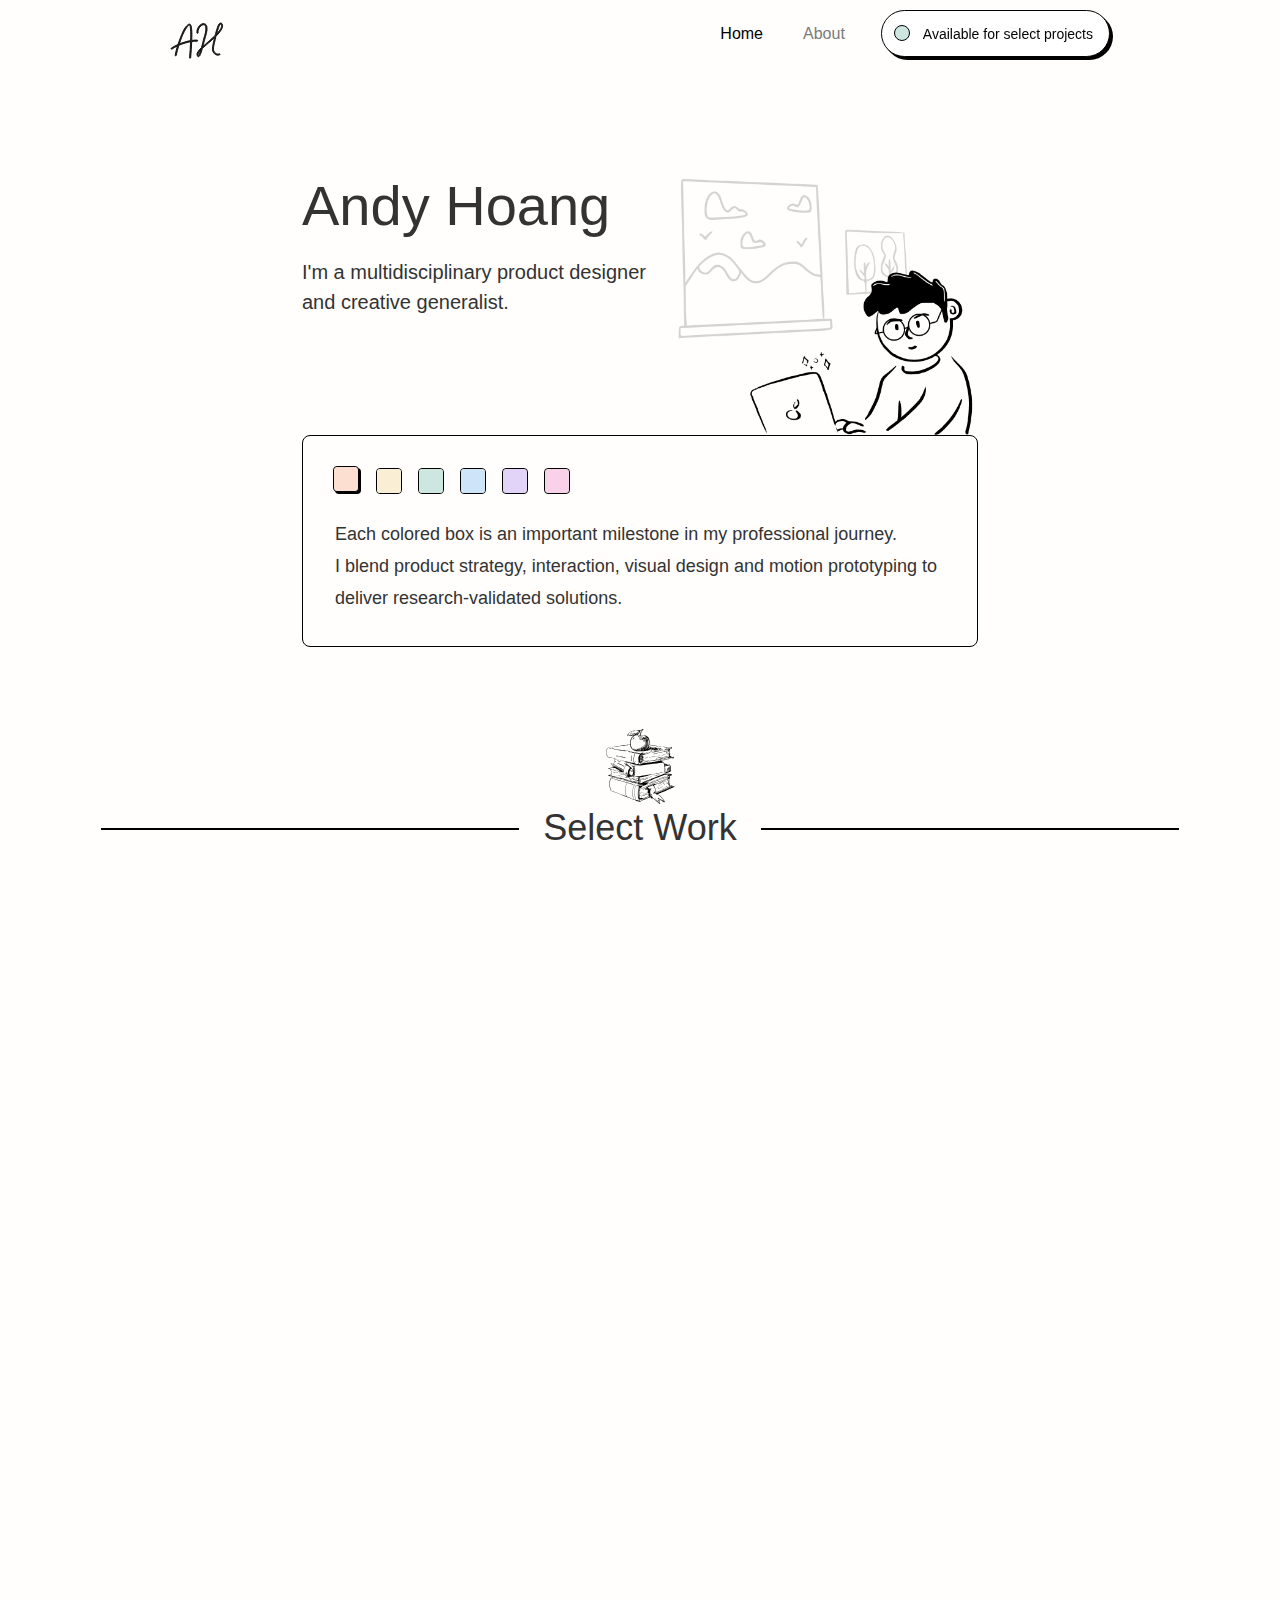
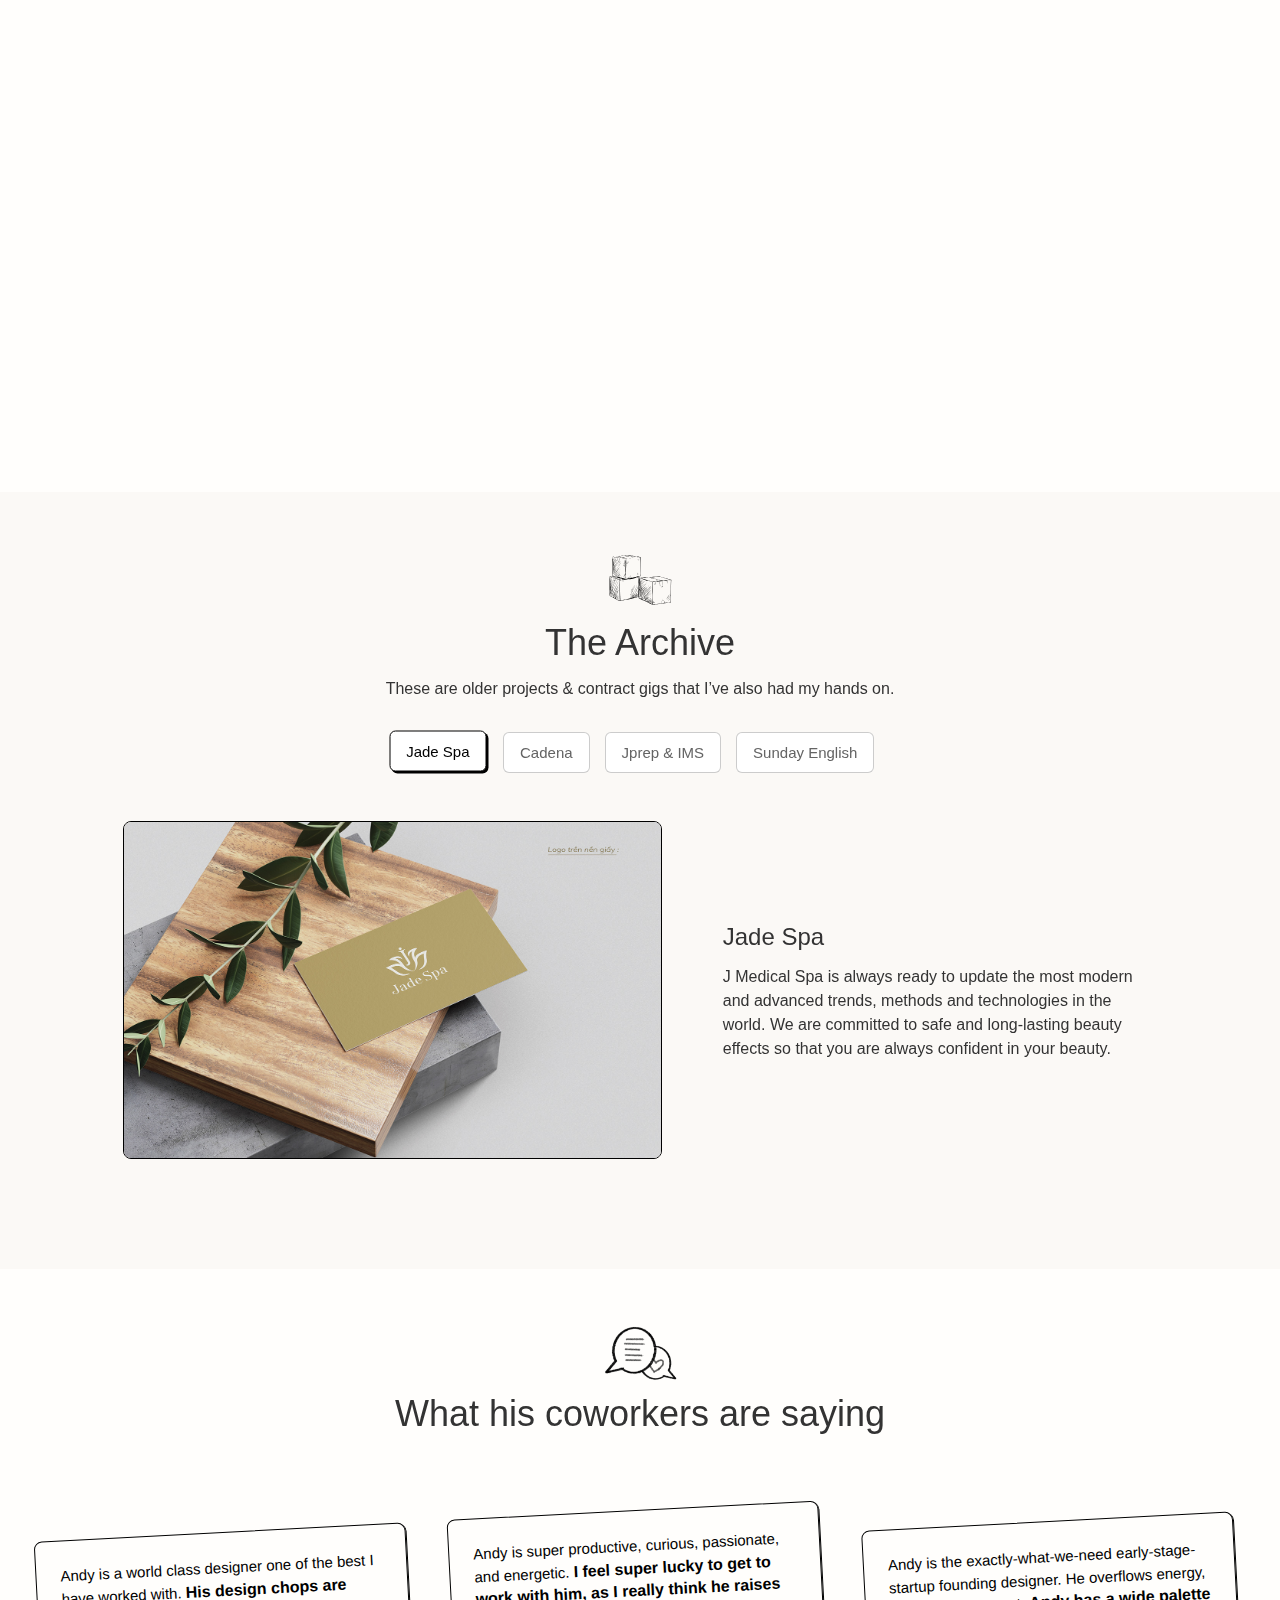
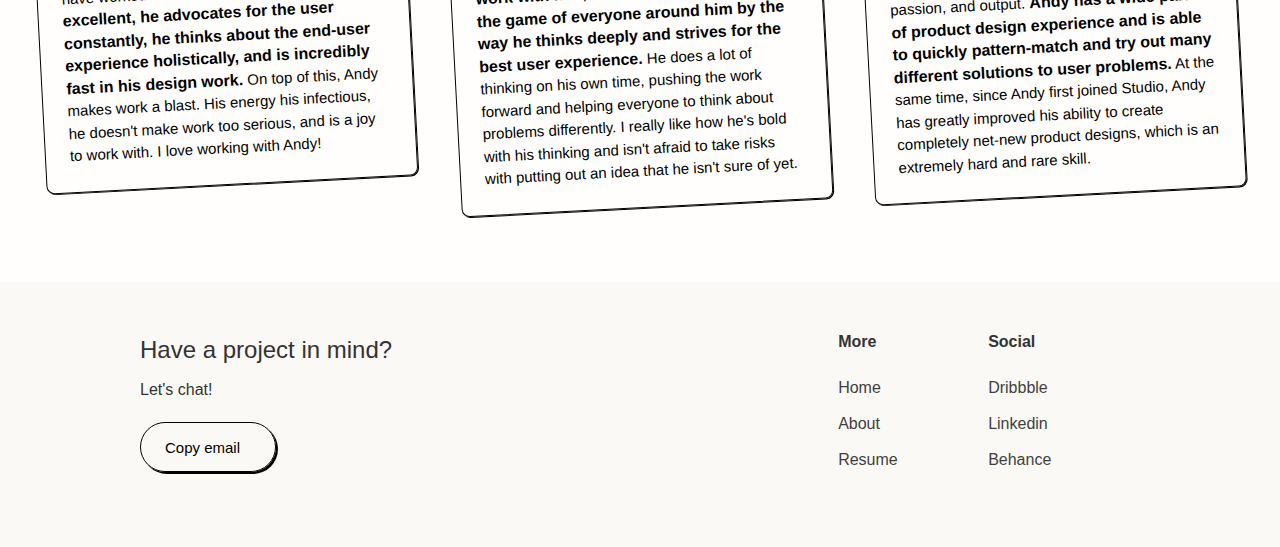
==== commit 075cfda8: "Update index.html" ====
--- a/index.html
+++ b/index.html
@@ -231,7 +231,9 @@
                             In response to the increasing demand for pet care, I made this project, all information was collected from my friends - they are very animal lovers. Although it's just a personal project and hasn't been used yet, this is my favorite project.
                         </div>
                         <a href="./Animoo-Casestudy.html"
-                            class="case-study-button w-button">Read the case study</a>
+                            class="case-study-button w-button" style="margin-right: 8px;">Read the case study</a>
+                        <a href="https://www.figma.com/proto/ccCS5qmHwjT4rwf8osH09J/Animoo?t=MJMc2DnlfLlcrPRx-1"
+                            class="case-study-button w-button">View Prototype</a>
                     </div>
                 </div>
                 <div class="work-container" style="
@@ -254,8 +256,8 @@
                         <div class="text-block-work">
                             I participated in editing the website interface and internal software interface of Hitachi. Most of our new modifications are approved by our customers, a small achievement that I did not expect.
                         </div>
-                        <a href="https://www.figma.com/proto/howArETxjt7PmkzvCg9Igy/Ecospace---Ux%2FUi-Design?t=qT5xTnvdA7oRciZc-1"
-                            class="case-study-button w-button">View Demo</a> 
+                        <a href="https://www.figma.com/proto/howArETxjt7PmkzvCg9Igy/Ecospace---Ux%2FUi-Design?page-id=3101%3A23874&node-id=3101-23875&viewport=872%2C166%2C0.1&t=A4VY9YuTpY4wf5mL-1&scaling=min-zoom&content-scaling=fixed&starting-point-node-id=3101%3A23875"
+                            class="case-study-button w-button">View Prototype</a> 
                         <!-- <div class="div-block-17">
                             <div class="div-block-18">
                                 <img src="./images/svg/password.svg"
@@ -287,7 +289,7 @@
                             This is a car-sharing project, which has been put into use by our partner Sonic automobile Co., Ltd
                         </div>
                         <a href="https://www.figma.com/proto/1QlunUIQB6MwiHMC7G8NVu/Rental-car?t=8oYFbgVnT2cFohsr-1"
-                            class="case-study-button w-button">View Demo</a>
+                            class="case-study-button w-button">View Prototype</a>
                         <!-- <div class="div-block-17">
                             <div class="div-block-18">
                                 <img src="./images/svg/password.svg"
@@ -319,7 +321,7 @@
                             In this project, I have modified the interface and built a mobile app version for the product, currently the project is being completed by a team of programmers.
                         </div>
                         <a href="https://www.figma.com/proto/R4JcITrBit8NXzkgkoCxnN/TAMTHANH-WEB-(Copy)-(Copy)?page-id=179849%3A154678&node-id=179849-154679&viewport=391%2C1065%2C0.09&t=2RD8PFfBXrUaErUp-1&scaling=scale-down-width&content-scaling=fixed&starting-point-node-id=179849%3A154679&show-proto-sidebar=1"
-                            class="case-study-button w-button">View Demo</a>
+                            class="case-study-button w-button">View Prototype</a>
                         <!-- <div class="div-block-17">
                             <div class="div-block-18">
                                 <img src="./images/svg/password.svg"
@@ -337,28 +339,28 @@
             opacity: 0;
             ">
                     <div class="div-block-12">
-                        <img src="./images/svg/me.png"
+                        <img src="./images/svg/me.pn"
                         loading="eager" srcset="
-                        ./images/svg/me.png   500w,
-                        ./images/svg/me.png   800w,
-                        ./images/svg/me.png   1080w,
-                        ./images/svg/me.pngg     1164w" sizes="(max-width: 479px) 100vw, (max-width: 930px) 90vw, (max-width: 991px) 837px, 538px"
-                            alt="monthly dot com" />
+                        ./images/me.png   500w,
+                        ./images/me.png   800w,
+                        ./images/me.png   1080w,
+                        ./images/me.png     1164w" sizes="(max-width: 479px) 100vw, (max-width: 930px) 90vw, (max-width: 991px) 837px, 538px"
+                            alt="me" />
                     </div>
                     <div class="div-block-13">
                         <h3 class="heading-3">ME Group</h3>
                         <div class="text-block-work">
-                            I redesigned the interface of the software, now the product has been put into use by Cadena Vietnam.
-                        </div>
-                        <!-- <a href="./index.htmlmonthly-com"
-                            class="case-study-button w-button">Read the case study</a> -->
-                        <div class="div-block-17">
+                            Application of photobooth, vending water and washing clothes. A product of ME Group Japan.
+                        </div>
+                        <a href="https://www.figma.com/proto/Ja8SjzODczLSJvhEMNI7WZ/Camera-Booth?page-id=0%3A1&node-id=180-1151&viewport=321%2C142%2C0.29&t=HcNMJ0TsRXF0kAYn-1&scaling=scale-down&content-scaling=fixed&starting-point-node-id=48%3A1128&show-proto-sidebar=1"
+                            class="case-study-button w-button">View Prototype</a>
+                        <!-- <div class="div-block-17">
                             <div class="div-block-18">
                                 <img src="./images/svg/password.svg"
                                     loading="lazy" alt="Lock icon" />
                                 <div class="text-block-6">Case study coming soon</div>
                             </div>
-                        </div>
+                        </div> -->
                     </div>
                 </div>
                 <div class="work-container" style="
@@ -412,7 +414,7 @@
                         id="w-tabs-1-data-w-tab-1"
                         href="#w-tabs-1-data-w-pane-1"
                         role="tab" aria-controls="w-tabs-1-data-w-pane-1" aria-selected="false">
-                        <div class="text-block-9">ME Group</div>
+                        <div class="text-block-9">Cadena</div>
                     </a><a data-w-tab="Tab 3" class="tab-link-tab-2 w-inline-block w-tab-link" tabindex="-1"
                         id="w-tabs-1-data-w-tab-2"
                         href="#w-tabs-1-data-w-pane-2"
@@ -446,12 +448,12 @@
                         <div class="div-block-20">
                             <div class="archive-work-copy">
                                 <div class="archive-work-image"><img
-                                    srcset="./images/me.png 500w, ./images/me.png 839w"
+                                    srcset="./images/PJ7/PJ7.png 500w, ./images/PJ7/PJ7-1.png 839w"
                                     sizes="(max-width: 932px) 90vw, (max-width: 991px) 839px, 50vw"
-                                    src="./images/me.png"
+                                    src="./images/PJ7/PJ7.png"
                                     loading="eager" alt="Regal"></div>
                                 <div class="archive-work-text">
-                                <h3 class="heading-3">Me Group</h3>
+                                <h3 class="heading-3">Cadena Dashboard</h3>
                                 <div class="text-block-work">
                                     I redesigned the interface of the software, now the product has been put into use by Cadena Vietnam.
                                     </div>
